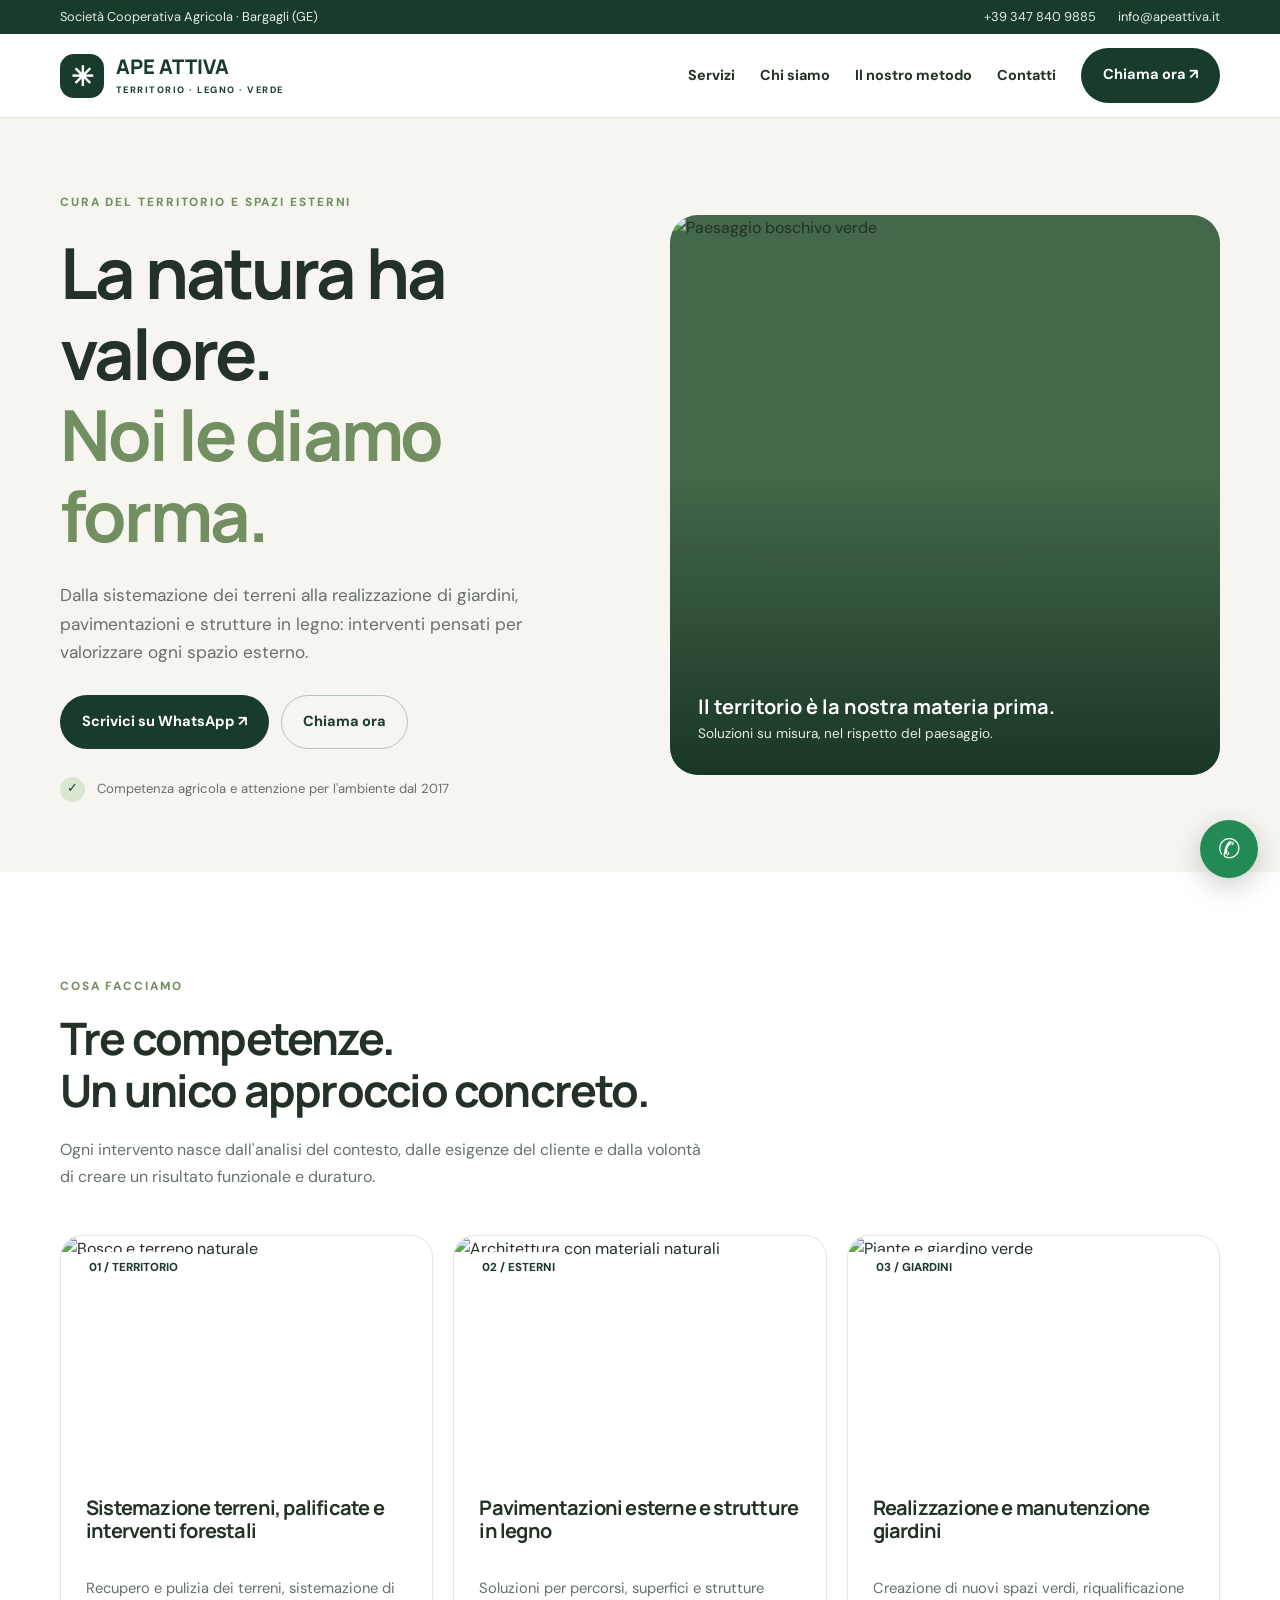
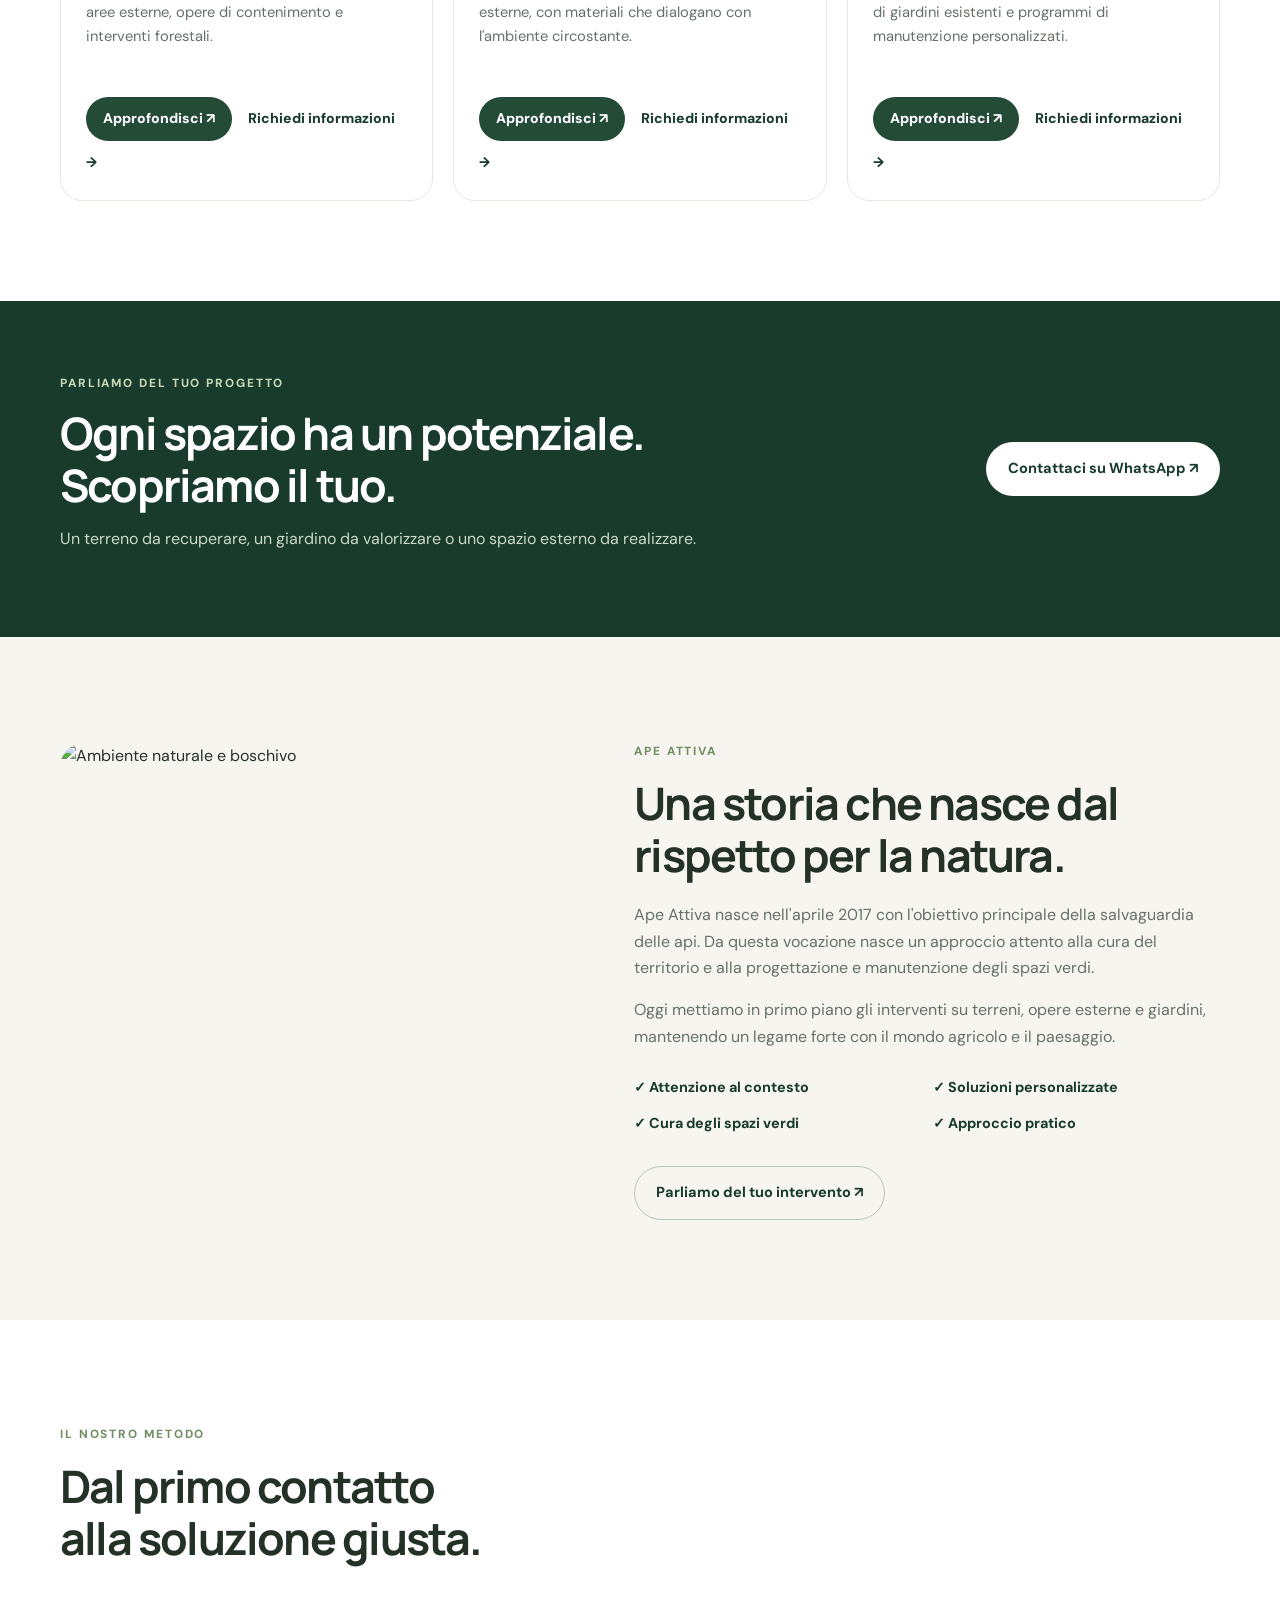
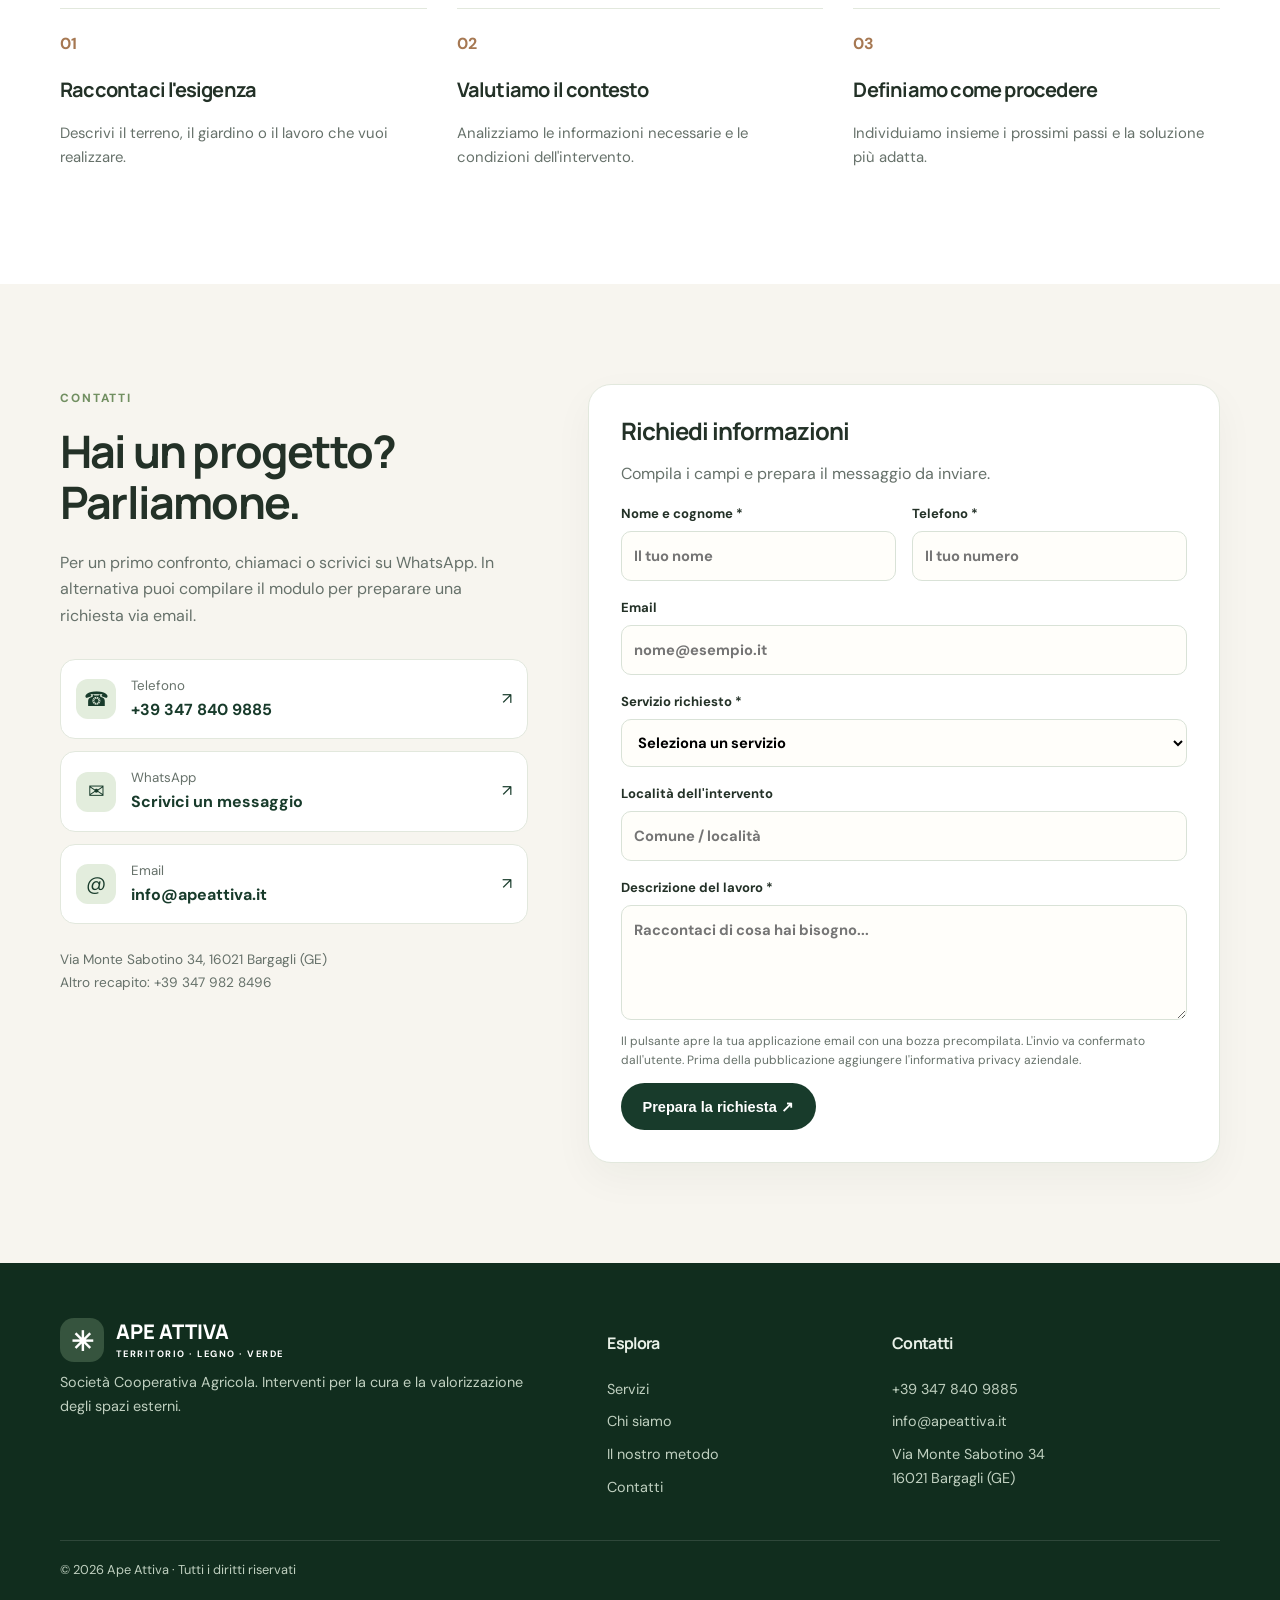
==== index.html @ 585cfcfa "Pubblicazione sito Ape Attiva Co-Authored-By: Claude Opus 5.5 <noreply@anthropic.com> Claude-Session" ====
<!DOCTYPE html>
<html lang="it"><head><meta charset="utf-8"/><meta content="width=device-width,initial-scale=1" name="viewport"/><meta content="#183b2b" name="theme-color"/><meta content="Ape Attiva: sistemazione terreni, palificate, interventi forestali, pavimentazioni esterne, strutture in legno, realizzazione e manutenzione giardini." name="description"/><title>Ape Attiva | Territorio, legno e verde</title><link href="https://fonts.googleapis.com" rel="preconnect"/><link crossorigin="" href="https://fonts.gstatic.com" rel="preconnect"/><link href="https://fonts.googleapis.com/css2?family=DM+Sans:wght@400;500;600;700&amp;family=Manrope:wght@400;600;700;800&amp;display=swap" rel="stylesheet"/><link href="style.css" rel="stylesheet"/></head><body>
<div class="top"><div class="wrap top-inner"><span>Società Cooperativa Agricola · Bargagli (GE)</span><div><a href="tel:+393478409885">+39 347 840 9885</a><a href="mailto:info@apeattiva.it">info@apeattiva.it</a></div></div></div>
<header class="header"><div class="wrap nav"><a class="brand" href="#inizio"><span class="brand-icon">✳</span><span>APE ATTIVA<small>TERRITORIO · LEGNO · VERDE</small></span></a><button aria-controls="links" aria-expanded="false" aria-label="Apri menu" class="menu" id="menu">☰</button><nav id="links"><a href="#servizi">Servizi</a><a href="#azienda">Chi siamo</a><a href="#metodo">Il nostro metodo</a><a href="#contatti">Contatti</a><a class="btn primary" href="tel:+393478409885">Chiama ora ↗</a></nav></div></header>
<main><section class="hero" id="inizio"><div class="wrap hero-grid"><div class="hero-copy"><span class="kicker">CURA DEL TERRITORIO E SPAZI ESTERNI</span><h1>La natura ha valore.<br/><em>Noi le diamo forma.</em></h1><p>Dalla sistemazione dei terreni alla realizzazione di giardini, pavimentazioni e strutture in legno: interventi pensati per valorizzare ogni spazio esterno.</p><div class="actions"><a class="btn primary" href="https://wa.me/393478409885?text=Buongiorno%20Ape%20Attiva%2C%20vorrei%20informazioni%20per%20un%20intervento." rel="noopener" target="_blank">Scrivici su WhatsApp ↗</a><a class="btn secondary" href="tel:+393478409885">Chiama ora</a></div><div class="hero-foot"><span class="dot"></span> Competenza agricola e attenzione per l'ambiente dal 2017</div></div><div class="hero-photo"><img alt="Paesaggio boschivo verde" src="https://images.unsplash.com/photo-1448375240586-882707db888b?auto=format&amp;fit=crop&amp;w=1400&amp;q=85"/><div class="photo-note"><strong>Il territorio è la nostra materia prima.</strong><span>Soluzioni su misura, nel rispetto del paesaggio.</span></div></div></div></section>
<section class="section" id="servizi"><div class="wrap"><div class="section-intro"><span class="kicker">COSA FACCIAMO</span><h2>Tre competenze.<br/>Un unico approccio concreto.</h2><p>Ogni intervento nasce dall'analisi del contesto, dalle esigenze del cliente e dalla volontà di creare un risultato funzionale e duraturo.</p></div><div class="cards"><article class="service"><div class="service-photo"><img alt="Bosco e terreno naturale" loading="lazy" src="https://images.unsplash.com/photo-1511497584788-876760111969?auto=format&amp;fit=crop&amp;w=900&amp;q=85"/><span>01 / TERRITORIO</span></div><div class="service-body"><h3>Sistemazione terreni, palificate e interventi forestali</h3><p>Recupero e pulizia dei terreni, sistemazione di aree esterne, opere di contenimento e interventi forestali.</p><a class="detail-trigger" href="terreni.html">Approfondisci ↗</a> <a data-service="Sistemazione terreni, palificate e interventi forestali" href="#contatti">Richiedi informazioni →</a></div></article><article class="service"><div class="service-photo"><img alt="Architettura con materiali naturali" loading="lazy" src="https://images.unsplash.com/photo-1600566753086-00f18fb6b3ea?auto=format&amp;fit=crop&amp;w=900&amp;q=85"/><span>02 / ESTERNI</span></div><div class="service-body"><h3>Pavimentazioni esterne e strutture in legno</h3><p>Soluzioni per percorsi, superfici e strutture esterne, con materiali che dialogano con l'ambiente circostante.</p><a class="detail-trigger" href="esterni.html">Approfondisci ↗</a> <a data-service="Pavimentazioni esterne e strutture in legno" href="#contatti">Richiedi informazioni →</a></div></article><article class="service"><div class="service-photo"><img alt="Piante e giardino verde" loading="lazy" src="https://images.unsplash.com/photo-1416879595882-3373a0480b5b?auto=format&amp;fit=crop&amp;w=900&amp;q=85"/><span>03 / GIARDINI</span></div><div class="service-body"><h3>Realizzazione e manutenzione giardini</h3><p>Creazione di nuovi spazi verdi, riqualificazione di giardini esistenti e programmi di manutenzione personalizzati.</p><a class="detail-trigger" href="giardini.html">Approfondisci ↗</a> <a data-service="Realizzazione e manutenzione giardini" href="#contatti">Richiedi informazioni →</a></div></article></div></div></section>
<section class="banner"><div class="wrap banner-inner"><div><span class="kicker">PARLIAMO DEL TUO PROGETTO</span><h2>Ogni spazio ha un potenziale.<br/>Scopriamo il tuo.</h2><p>Un terreno da recuperare, un giardino da valorizzare o uno spazio esterno da realizzare.</p></div><a class="btn light" href="https://wa.me/393478409885?text=Buongiorno%2C%20vorrei%20valutare%20un%20lavoro." rel="noopener" target="_blank">Contattaci su WhatsApp ↗</a></div></section>
<section class="section about" id="azienda"><div class="wrap about-grid"><div class="about-image"><img alt="Ambiente naturale e boschivo" loading="lazy" src="https://images.unsplash.com/photo-1472396961693-142e6e269027?auto=format&amp;fit=crop&amp;w=1100&amp;q=85"/></div><div><span class="kicker">APE ATTIVA</span><h2>Una storia che nasce dal rispetto per la natura.</h2><p>Ape Attiva nasce nell'aprile 2017 con l'obiettivo principale della salvaguardia delle api. Da questa vocazione nasce un approccio attento alla cura del territorio e alla progettazione e manutenzione degli spazi verdi.</p><p>Oggi mettiamo in primo piano gli interventi su terreni, opere esterne e giardini, mantenendo un legame forte con il mondo agricolo e il paesaggio.</p><div class="values"><span>✓ Attenzione al contesto</span><span>✓ Soluzioni personalizzate</span><span>✓ Cura degli spazi verdi</span><span>✓ Approccio pratico</span></div><a class="btn secondary" href="#contatti">Parliamo del tuo intervento ↗</a></div></div></section>
<section class="section" id="metodo"><div class="wrap"><div class="section-intro"><span class="kicker">IL NOSTRO METODO</span><h2>Dal primo contatto<br/>alla soluzione giusta.</h2></div><div class="steps"><div><b>01</b><h3>Raccontaci l'esigenza</h3><p>Descrivi il terreno, il giardino o il lavoro che vuoi realizzare.</p></div><div><b>02</b><h3>Valutiamo il contesto</h3><p>Analizziamo le informazioni necessarie e le condizioni dell'intervento.</p></div><div><b>03</b><h3>Definiamo come procedere</h3><p>Individuiamo insieme i prossimi passi e la soluzione più adatta.</p></div></div></div></section>

<section class="section contact" id="contatti"><div class="wrap contact-grid"><div><span class="kicker">CONTATTI</span><h2>Hai un progetto?<br/>Parliamone.</h2><p>Per un primo confronto, chiamaci o scrivici su WhatsApp. In alternativa puoi compilare il modulo per preparare una richiesta via email.</p><div class="contact-links"><a href="tel:+393478409885"><span>☎</span><div><small>Telefono</small><strong>+39 347 840 9885</strong></div>↗</a><a href="https://wa.me/393478409885" rel="noopener" target="_blank"><span>✉</span><div><small>WhatsApp</small><strong>Scrivici un messaggio</strong></div>↗</a><a href="mailto:info@apeattiva.it"><span>@</span><div><small>Email</small><strong>info@apeattiva.it</strong></div>↗</a></div><p class="address">Via Monte Sabotino 34, 16021 Bargagli (GE)<br/>Altro recapito: <a href="tel:+393479828496">+39 347 982 8496</a></p></div><form class="form" id="contact-form"><h3>Richiedi informazioni</h3><p>Compila i campi e prepara il messaggio da inviare.</p><div class="fields"><label>Nome e cognome *<input autocomplete="name" name="name" placeholder="Il tuo nome" required=""/></label><label>Telefono *<input autocomplete="tel" name="phone" placeholder="Il tuo numero" required="" type="tel"/></label><label class="wide">Email<input autocomplete="email" name="email" placeholder="nome@esempio.it" type="email"/></label><label class="wide">Servizio richiesto *<select id="service" name="service" required=""><option value="">Seleziona un servizio</option><option>Sistemazione terreni, palificate e interventi forestali</option><option>Pavimentazioni esterne e strutture in legno</option><option>Realizzazione e manutenzione giardini</option><option>Altro</option></select></label><label class="wide">Località dell'intervento<input name="location" placeholder="Comune / località"/></label><label class="wide">Descrizione del lavoro *<textarea name="message" placeholder="Raccontaci di cosa hai bisogno..." required=""></textarea></label></div><p class="disclaimer">Il pulsante apre la tua applicazione email con una bozza precompilata. L'invio va confermato dall'utente. Prima della pubblicazione aggiungere l'informativa privacy aziendale.</p><button class="btn primary" type="submit">Prepara la richiesta ↗</button><p class="feedback" hidden="" id="feedback" role="status">La bozza è pronta: completa l'invio dalla tua applicazione email.</p></form></div></section></main>
<footer><div class="wrap footer-grid"><div><a class="brand" href="#inizio"><span class="brand-icon">✳</span><span>APE ATTIVA<small>TERRITORIO · LEGNO · VERDE</small></span></a><p>Società Cooperativa Agricola. Interventi per la cura e la valorizzazione degli spazi esterni.</p></div><div><h3>Esplora</h3><a href="#servizi">Servizi</a><a href="#azienda">Chi siamo</a><a href="#metodo">Il nostro metodo</a><a href="#contatti">Contatti</a></div><div><h3>Contatti</h3><a href="tel:+393478409885">+39 347 840 9885</a><a href="mailto:info@apeattiva.it">info@apeattiva.it</a><p>Via Monte Sabotino 34<br/>16021 Bargagli (GE)</p></div></div><div class="wrap foot-bottom">© <span id="year"></span> Ape Attiva · Tutti i diritti riservati</div></footer>
<a aria-label="Apri WhatsApp" class="float-wa" href="https://wa.me/393478409885" rel="noopener" target="_blank">✆</a><div class="mobile-actions"><a href="tel:+393478409885">☎ Chiama</a><a href="https://wa.me/393478409885" rel="noopener" target="_blank">✉ WhatsApp</a></div><script src="script.js"></script></body></html>
---- style.css ----
:root{--forest:#183b2b;--green:#718f61;--ink:#233127;--muted:#66716a;--cream:#f7f5ef;--line:#e2e8dd}*{box-sizing:border-box}html{scroll-behavior:smooth;scroll-padding-top:85px}body{margin:0;font:16px/1.65 'DM Sans',sans-serif;color:var(--ink);background:#fff}h1,h2,h3{font-family:Manrope,sans-serif;line-height:1.15;letter-spacing:-.04em}h1{font-size:clamp(2.8rem,5.5vw,5.3rem);margin:18px 0 25px}h2{font-size:clamp(2rem,3.5vw,3.3rem);margin:14px 0 22px}h3{font-size:1.25rem}p{color:var(--muted)}a{text-decoration:none;color:inherit}.wrap{width:min(1160px,calc(100% - 40px));margin:auto}.top{background:var(--forest);color:#e7eee4;font-size:.8rem}.top-inner{min-height:34px;display:flex;justify-content:space-between;align-items:center;gap:20px}.top-inner div{display:flex;gap:22px}.header{position:sticky;top:0;z-index:20;background:#fffffff0;backdrop-filter:blur(14px);border-bottom:1px solid var(--line)}.nav{min-height:83px;display:flex;justify-content:space-between;align-items:center;gap:30px}.brand{display:flex;gap:12px;align-items:center;font:800 1.26rem Manrope,sans-serif;color:var(--forest);line-height:1.15}.brand small{display:block;font:700 .58rem 'DM Sans',sans-serif;letter-spacing:.16em;margin-top:5px}.brand-icon{width:44px;height:44px;display:grid;place-items:center;background:var(--forest);color:#fff;border-radius:14px;font-size:1.7rem}.nav nav{display:flex;align-items:center;gap:25px;font-size:.9rem;font-weight:700}.menu{display:none;background:none;border:0;font-size:1.6rem}.btn{display:inline-flex;justify-content:center;align-items:center;border-radius:40px;padding:14px 21px;font-weight:700;font-size:.91rem;border:1px solid transparent;transition:.2s;cursor:pointer}.btn:hover{transform:translateY(-2px)}.primary{background:var(--forest);color:#fff}.secondary{border-color:#b7c5b7;color:var(--forest)}.light{background:#fff;color:var(--forest)}.kicker{font-size:.74rem;font-weight:800;letter-spacing:.16em;color:var(--green)}.hero{background:var(--cream);padding:70px 0}.hero-grid{display:grid;grid-template-columns:1fr 1fr;gap:60px;align-items:center}.hero-copy>p{font-size:1.08rem;max-width:520px}.hero h1 em{color:var(--green);font-style:normal}.actions{display:flex;gap:12px;flex-wrap:wrap;margin:28px 0}.hero-foot{font-size:.82rem;color:var(--muted);display:flex;align-items:center;gap:12px}.dot{width:25px;height:25px;border-radius:50%;background:#d9e7d2;display:inline-block;position:relative}.dot:after{content:'✓';position:absolute;inset:0;text-align:center;color:var(--forest)}.hero-photo{height:560px;position:relative;border-radius:28px;overflow:hidden;background:#45684c}.hero-photo img,.service-photo img,.about-image img{width:100%;height:100%;object-fit:cover}.hero-photo:after{content:'';position:absolute;inset:0;background:linear-gradient(transparent 45%,#092517bb)}.photo-note{position:absolute;z-index:1;bottom:28px;left:28px;right:25px;color:white}.photo-note strong{display:block;font:700 1.25rem Manrope,sans-serif}.photo-note span{font-size:.85rem;color:#e6eee5}.section{padding:100px 0}.section-intro{max-width:760px;margin-bottom:45px}.section-intro>p{max-width:650px}.cards{display:grid;grid-template-columns:repeat(3,1fr);gap:20px}.service{border:1px solid var(--line);border-radius:22px;overflow:hidden;background:#fff;transition:.2s}.service:hover{transform:translateY(-4px);box-shadow:0 20px 55px #16382116}.service-photo{height:235px;position:relative}.service-photo span{position:absolute;top:16px;left:16px;background:#fffffff0;padding:6px 12px;border-radius:8px;font-size:.72rem;font-weight:800;color:var(--forest)}.service-body{padding:25px}.service-body h3{min-height:65px;margin:0 0 14px}.service-body p{min-height:95px;font-size:.92rem}.service-body a{font-weight:800;color:var(--forest);font-size:.88rem}.banner{background:var(--forest);padding:68px 0;color:#fff}.banner-inner{display:flex;align-items:center;justify-content:space-between;gap:40px}.banner h2{margin:12px 0}.banner p{color:#cbd8ca}.banner .kicker{color:#c5d8b8}.about,.contact{background:var(--cream)}.about-grid{display:grid;grid-template-columns:.92fr 1.08fr;gap:75px;align-items:center}.about-image{height:470px;border-radius:24px;overflow:hidden}.values{display:grid;grid-template-columns:1fr 1fr;gap:12px;margin:26px 0 30px;font-size:.9rem;font-weight:700;color:var(--forest)}.steps{display:grid;grid-template-columns:repeat(3,1fr);gap:30px}.steps>div{border-top:1px solid var(--line);padding-top:22px}.steps b{color:#a67852}.steps p{font-size:.93rem}.contact-grid{display:grid;grid-template-columns:.85fr 1.15fr;gap:60px}.contact-links{display:grid;gap:12px;margin-top:30px}.contact-links>a{display:flex;align-items:center;gap:15px;padding:15px;background:#fff;border:1px solid var(--line);border-radius:15px;color:var(--forest)}.contact-links>a>span{width:40px;height:40px;border-radius:12px;background:#e3eddd;display:grid;place-items:center;font-size:1.25rem}.contact-links>a>div{flex:1}.contact-links small{display:block;color:var(--muted)}.contact-links strong{display:block}.address{font-size:.85rem;margin-top:25px}.form{padding:32px;border:1px solid var(--line);background:#fff;border-radius:23px;box-shadow:0 15px 40px #1638210b}.form h3{font-size:1.5rem;margin:0}.fields{display:grid;grid-template-columns:1fr 1fr;gap:16px}.fields label{display:flex;flex-direction:column;gap:6px;font-size:.82rem;font-weight:700}.fields .wide{grid-column:1/-1}.fields input,.fields select,.fields textarea{font:inherit;font-size:.92rem;padding:12px;border:1px solid #d9e2d7;border-radius:10px;background:#fffefa;width:100%;outline:none}.fields :is(input,select,textarea):focus{border-color:var(--green);box-shadow:0 0 0 3px #718f6120}.fields textarea{min-height:115px;resize:vertical}.disclaimer{font-size:.75rem}.feedback{padding:12px;border-radius:10px;background:#e4eddd;color:var(--forest)}footer{background:#112d1e;color:#e9f1e8;padding:55px 0 20px}.footer-grid{display:grid;grid-template-columns:1.5fr .7fr 1fr;gap:55px}.footer-grid>div{display:flex;flex-direction:column;align-items:flex-start;gap:9px}.footer-grid p,.footer-grid a:not(.brand){color:#c0d0c0;font-size:.9rem;margin:0}.footer-grid h3{font-size:1rem}.footer-grid .brand{color:#fff}.footer-grid .brand-icon{background:#36543e}.foot-bottom{border-top:1px solid #ffffff20;margin-top:40px;padding-top:18px;color:#c0d0c0;font-size:.8rem}.float-wa{position:fixed;z-index:25;right:22px;bottom:22px;width:58px;height:58px;border-radius:50%;display:grid;place-items:center;background:#228b55;color:#fff;font-size:1.7rem;box-shadow:0 8px 28px #0003}.mobile-actions{display:none}@media(max-width:900px){.hero-grid,.about-grid,.contact-grid{grid-template-columns:1fr;gap:35px}.hero-photo{height:430px}.cards{grid-template-columns:1fr 1fr}.service:last-child{grid-column:1/-1}.service-body h3,.service-body p{min-height:0}.nav nav{gap:12px}.banner-inner{flex-direction:column;align-items:flex-start}}@media(max-width:650px){.top-inner>span{display:none}.top-inner{justify-content:center}.top-inner div{gap:14px}.nav{min-height:72px}.menu{display:block}.nav nav{display:none;position:absolute;top:72px;left:0;right:0;background:#fff;flex-direction:column;align-items:stretch;padding:20px;border-bottom:1px solid var(--line)}.nav nav.open{display:flex}.hero{padding:45px 0}.hero-photo{height:350px}.section{padding:70px 0}.cards{grid-template-columns:1fr}.service:last-child{grid-column:auto}.service-photo{height:230px}.banner{padding:50px 0}.about-image{height:320px}.values{grid-template-columns:1fr}.steps{grid-template-columns:1fr;gap:12px}.fields{grid-template-columns:1fr}.fields .wide{grid-column:auto}.form{padding:22px}.footer-grid{grid-template-columns:1fr;gap:28px}.float-wa{bottom:82px;right:15px}.mobile-actions{position:fixed;z-index:24;bottom:0;left:0;right:0;display:flex;gap:10px;padding:10px 14px;background:#fffffff5;border-top:1px solid var(--line)}.mobile-actions a{flex:1;text-align:center;background:var(--forest);color:white;border-radius:40px;padding:10px;font-weight:700}.mobile-actions a+ a{background:#e2ecdc;color:var(--forest)}footer{padding-bottom:95px}}

/* Approfondimenti servizi */
.detail-trigger{display:inline-flex!important;align-items:center;margin:12px 12px 8px 0;padding:10px 17px;background:#244b35;color:white!important;border-radius:999px;font-weight:700;text-decoration:none}.detail-trigger:hover{background:#163b28}.detail-section{background:#f5f4ee}.detail-panel{display:grid;grid-template-columns:1fr 1fr;gap:42px;align-items:center;padding:48px 0;border-top:1px solid #dce4d9;scroll-margin-top:100px}.detail-panel:nth-child(even) .detail-gallery{order:-1}.detail-text h2{font-size:clamp(1.8rem,3vw,2.7rem)}.detail-text h3{font-size:1.15rem;margin-top:25px}.detail-text ul{padding-left:21px;line-height:1.85;color:#344737}.detail-text li::marker{color:#6c8b5d}.detail-caveat{font-size:.85rem;opacity:.85}.detail-actions{display:flex;flex-wrap:wrap;gap:12px;margin-top:23px}.detail-secondary{border:1px solid #254c35;color:#254c35;background:transparent}.detail-gallery{display:grid;grid-template-columns:1fr 1fr;gap:12px}.detail-gallery img{width:100%;height:205px;object-fit:cover;border-radius:16px}.detail-gallery img:first-child{grid-column:1/-1;height:285px}.detail-gallery small{grid-column:1/-1;color:#677568;font-size:.73rem}@media(max-width:760px){.detail-panel{grid-template-columns:1fr;gap:22px;padding:38px 0}.detail-panel:nth-child(even) .detail-gallery{order:initial}.detail-gallery img{height:145px}.detail-gallery img:first-child{height:230px}}

/* Pagine di approfondimento indipendenti */
.detail-backbar{padding-top:42px;padding-bottom:18px}.detail-backbar a{color:#183b2b;font-weight:700;text-decoration:none}.detail-backbar a:hover{text-decoration:underline}.standalone-detail{margin:10px auto 90px!important;max-width:1160px}.standalone-detail .detail-gallery img{object-fit:cover}@media(max-width:650px){.detail-backbar{padding-top:25px}.standalone-detail{margin-bottom:55px!important}}
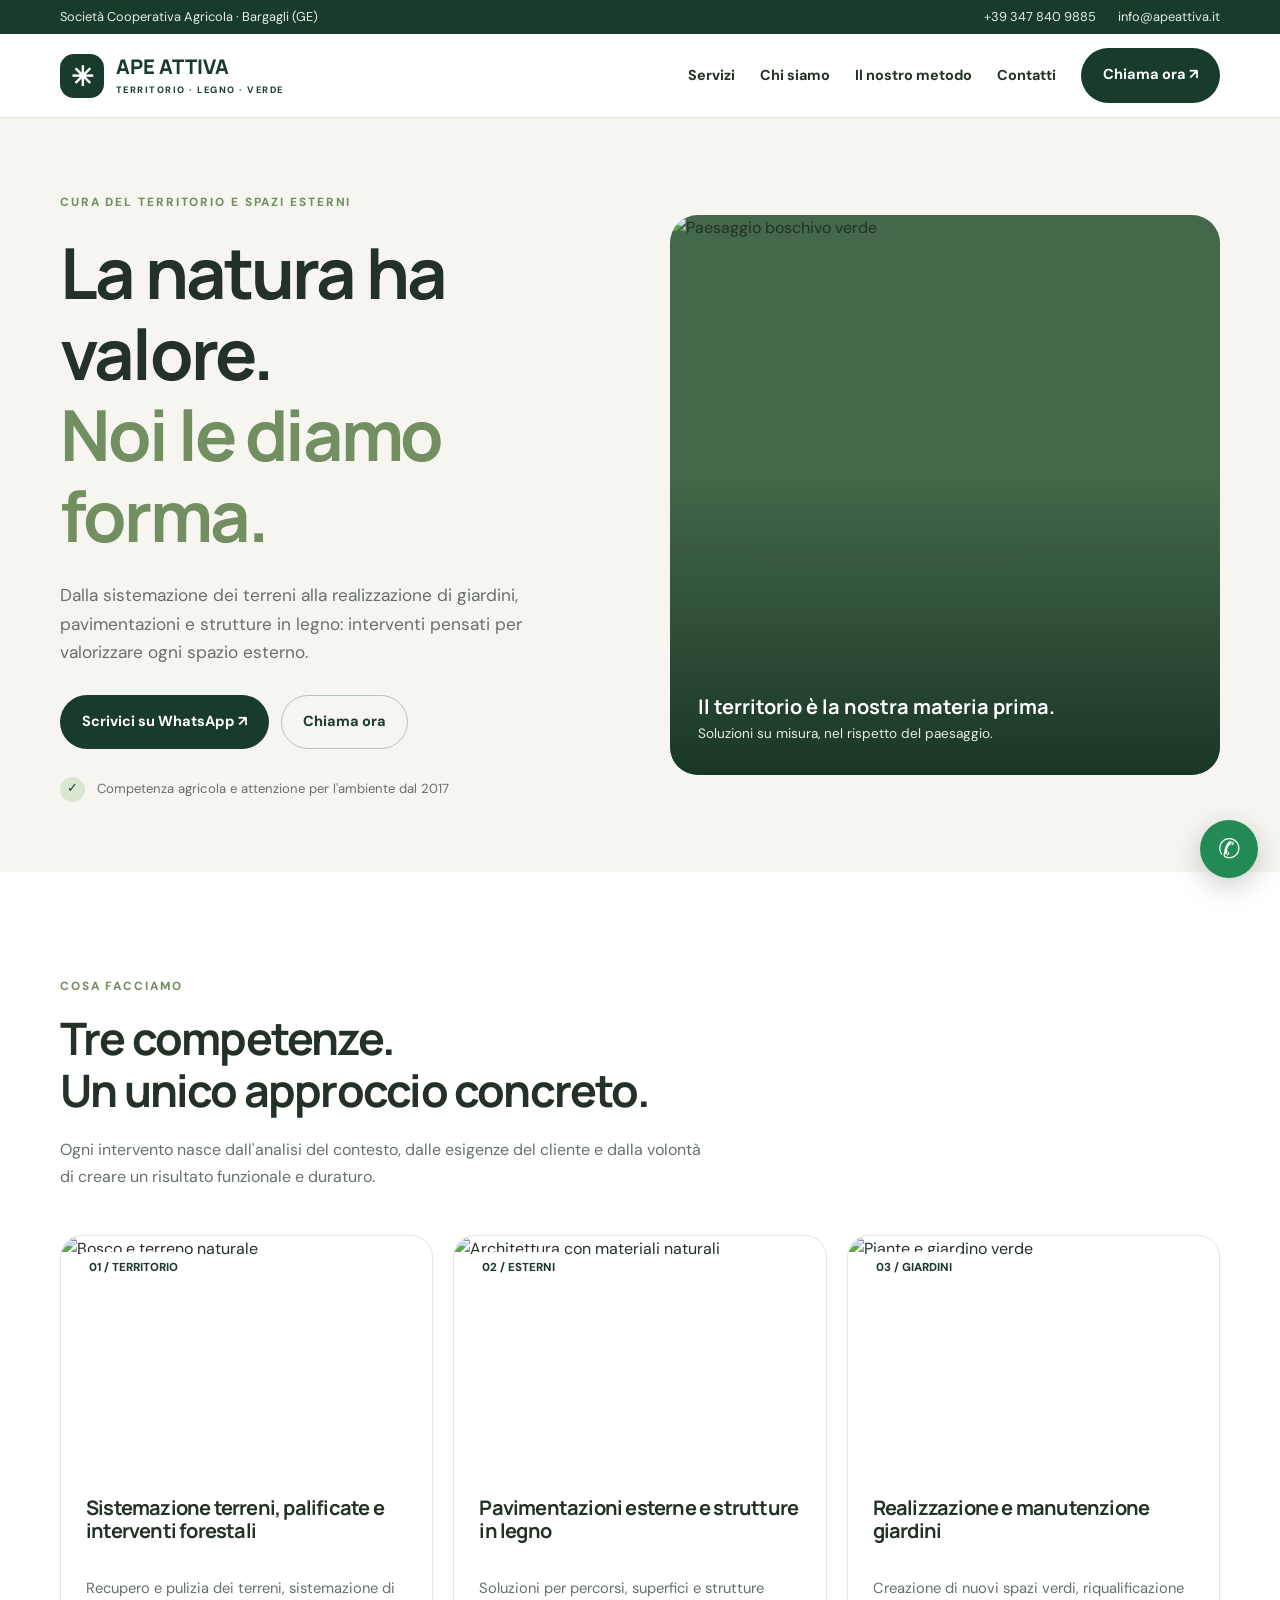
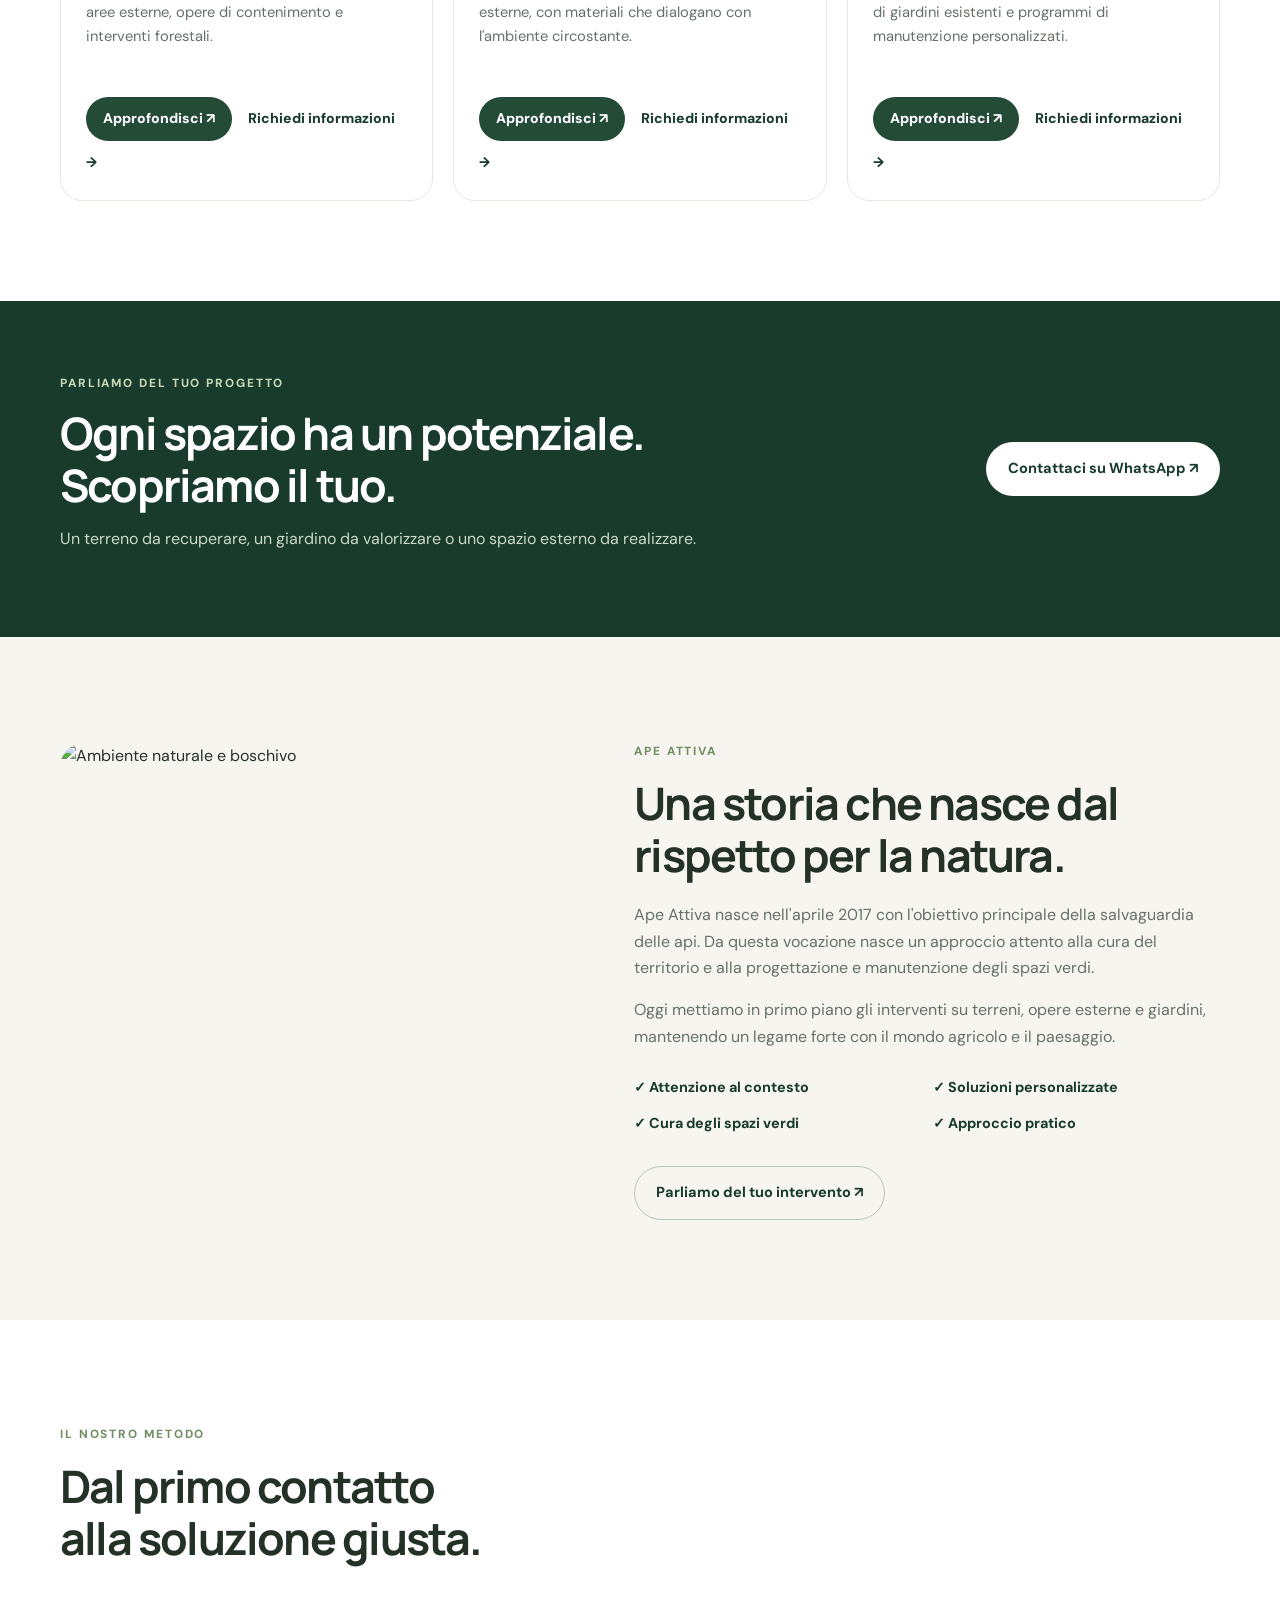
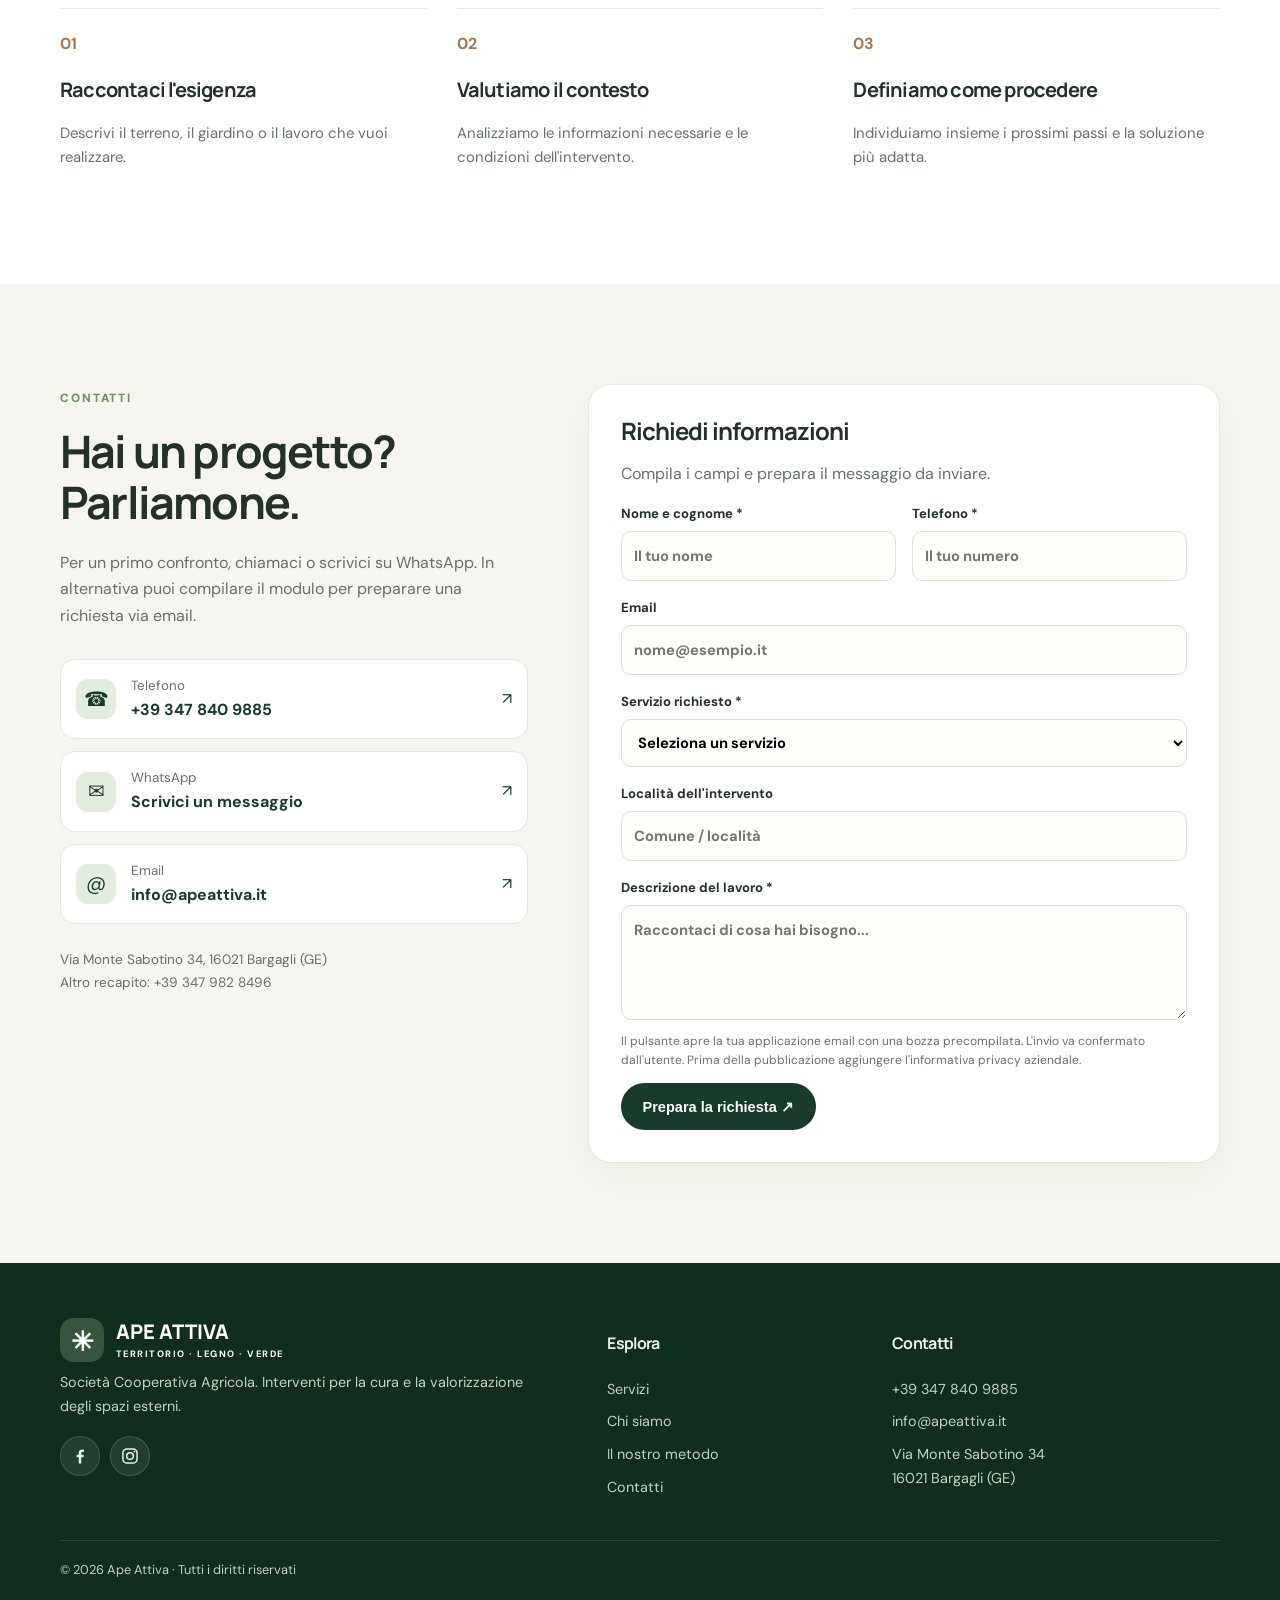
==== commit 14ef3240: "Aggiunge icone Facebook e Instagram nel footer Co-Authored-By: Claude Opus 5.5 <noreply@anthropic.co" ====
--- a/index.html
+++ b/index.html
@@ -9,5 +9,5 @@
 <section class="section" id="metodo"><div class="wrap"><div class="section-intro"><span class="kicker">IL NOSTRO METODO</span><h2>Dal primo contatto<br/>alla soluzione giusta.</h2></div><div class="steps"><div><b>01</b><h3>Raccontaci l'esigenza</h3><p>Descrivi il terreno, il giardino o il lavoro che vuoi realizzare.</p></div><div><b>02</b><h3>Valutiamo il contesto</h3><p>Analizziamo le informazioni necessarie e le condizioni dell'intervento.</p></div><div><b>03</b><h3>Definiamo come procedere</h3><p>Individuiamo insieme i prossimi passi e la soluzione più adatta.</p></div></div></div></section>
 
 <section class="section contact" id="contatti"><div class="wrap contact-grid"><div><span class="kicker">CONTATTI</span><h2>Hai un progetto?<br/>Parliamone.</h2><p>Per un primo confronto, chiamaci o scrivici su WhatsApp. In alternativa puoi compilare il modulo per preparare una richiesta via email.</p><div class="contact-links"><a href="tel:+393478409885"><span>☎</span><div><small>Telefono</small><strong>+39 347 840 9885</strong></div>↗</a><a href="https://wa.me/393478409885" rel="noopener" target="_blank"><span>✉</span><div><small>WhatsApp</small><strong>Scrivici un messaggio</strong></div>↗</a><a href="mailto:info@apeattiva.it"><span>@</span><div><small>Email</small><strong>info@apeattiva.it</strong></div>↗</a></div><p class="address">Via Monte Sabotino 34, 16021 Bargagli (GE)<br/>Altro recapito: <a href="tel:+393479828496">+39 347 982 8496</a></p></div><form class="form" id="contact-form"><h3>Richiedi informazioni</h3><p>Compila i campi e prepara il messaggio da inviare.</p><div class="fields"><label>Nome e cognome *<input autocomplete="name" name="name" placeholder="Il tuo nome" required=""/></label><label>Telefono *<input autocomplete="tel" name="phone" placeholder="Il tuo numero" required="" type="tel"/></label><label class="wide">Email<input autocomplete="email" name="email" placeholder="nome@esempio.it" type="email"/></label><label class="wide">Servizio richiesto *<select id="service" name="service" required=""><option value="">Seleziona un servizio</option><option>Sistemazione terreni, palificate e interventi forestali</option><option>Pavimentazioni esterne e strutture in legno</option><option>Realizzazione e manutenzione giardini</option><option>Altro</option></select></label><label class="wide">Località dell'intervento<input name="location" placeholder="Comune / località"/></label><label class="wide">Descrizione del lavoro *<textarea name="message" placeholder="Raccontaci di cosa hai bisogno..." required=""></textarea></label></div><p class="disclaimer">Il pulsante apre la tua applicazione email con una bozza precompilata. L'invio va confermato dall'utente. Prima della pubblicazione aggiungere l'informativa privacy aziendale.</p><button class="btn primary" type="submit">Prepara la richiesta ↗</button><p class="feedback" hidden="" id="feedback" role="status">La bozza è pronta: completa l'invio dalla tua applicazione email.</p></form></div></section></main>
-<footer><div class="wrap footer-grid"><div><a class="brand" href="#inizio"><span class="brand-icon">✳</span><span>APE ATTIVA<small>TERRITORIO · LEGNO · VERDE</small></span></a><p>Società Cooperativa Agricola. Interventi per la cura e la valorizzazione degli spazi esterni.</p></div><div><h3>Esplora</h3><a href="#servizi">Servizi</a><a href="#azienda">Chi siamo</a><a href="#metodo">Il nostro metodo</a><a href="#contatti">Contatti</a></div><div><h3>Contatti</h3><a href="tel:+393478409885">+39 347 840 9885</a><a href="mailto:info@apeattiva.it">info@apeattiva.it</a><p>Via Monte Sabotino 34<br/>16021 Bargagli (GE)</p></div></div><div class="wrap foot-bottom">© <span id="year"></span> Ape Attiva · Tutti i diritti riservati</div></footer>
+<footer><div class="wrap footer-grid"><div><a class="brand" href="#inizio"><span class="brand-icon">✳</span><span>APE ATTIVA<small>TERRITORIO · LEGNO · VERDE</small></span></a><p>Società Cooperativa Agricola. Interventi per la cura e la valorizzazione degli spazi esterni.</p><div class="social"><a aria-label="Facebook di Ape Attiva" title="Facebook (link in arrivo)"><svg viewBox="0 0 24 24" aria-hidden="true"><path fill="currentColor" d="M13.5 21v-7.5h2.6l.4-3h-3V8.6c0-.9.3-1.5 1.5-1.5h1.6V4.4c-.3 0-1.2-.1-2.3-.1-2.3 0-3.8 1.4-3.8 3.9v2.3H8v3h2.5V21h3z"/></svg></a><a aria-label="Instagram di Ape Attiva" title="Instagram (link in arrivo)"><svg viewBox="0 0 24 24" aria-hidden="true"><rect x="3.5" y="3.5" width="17" height="17" rx="5" fill="none" stroke="currentColor" stroke-width="1.8"/><circle cx="12" cy="12" r="4" fill="none" stroke="currentColor" stroke-width="1.8"/><circle cx="17.3" cy="6.7" r="1.1" fill="currentColor"/></svg></a></div></div><div><h3>Esplora</h3><a href="#servizi">Servizi</a><a href="#azienda">Chi siamo</a><a href="#metodo">Il nostro metodo</a><a href="#contatti">Contatti</a></div><div><h3>Contatti</h3><a href="tel:+393478409885">+39 347 840 9885</a><a href="mailto:info@apeattiva.it">info@apeattiva.it</a><p>Via Monte Sabotino 34<br/>16021 Bargagli (GE)</p></div></div><div class="wrap foot-bottom">© <span id="year"></span> Ape Attiva · Tutti i diritti riservati</div></footer>
 <a aria-label="Apri WhatsApp" class="float-wa" href="https://wa.me/393478409885" rel="noopener" target="_blank">✆</a><div class="mobile-actions"><a href="tel:+393478409885">☎ Chiama</a><a href="https://wa.me/393478409885" rel="noopener" target="_blank">✉ WhatsApp</a></div><script src="script.js"></script></body></html>
--- a/style.css
+++ b/style.css
@@ -5,3 +5,6 @@
 
 /* Pagine di approfondimento indipendenti */
 .detail-backbar{padding-top:42px;padding-bottom:18px}.detail-backbar a{color:#183b2b;font-weight:700;text-decoration:none}.detail-backbar a:hover{text-decoration:underline}.standalone-detail{margin:10px auto 90px!important;max-width:1160px}.standalone-detail .detail-gallery img{object-fit:cover}@media(max-width:650px){.detail-backbar{padding-top:25px}.standalone-detail{margin-bottom:55px!important}}
+
+/* Social footer */
+.social{display:flex;gap:10px;margin-top:8px}.social a{width:40px;height:40px;border-radius:50%;display:grid;place-items:center;background:#ffffff14;border:1px solid #ffffff26;color:#e9f1e8!important;transition:.2s}.social a[href]{cursor:pointer}.social a[href]:hover{background:#ffffff2b;transform:translateY(-2px)}.social svg{width:20px;height:20px}
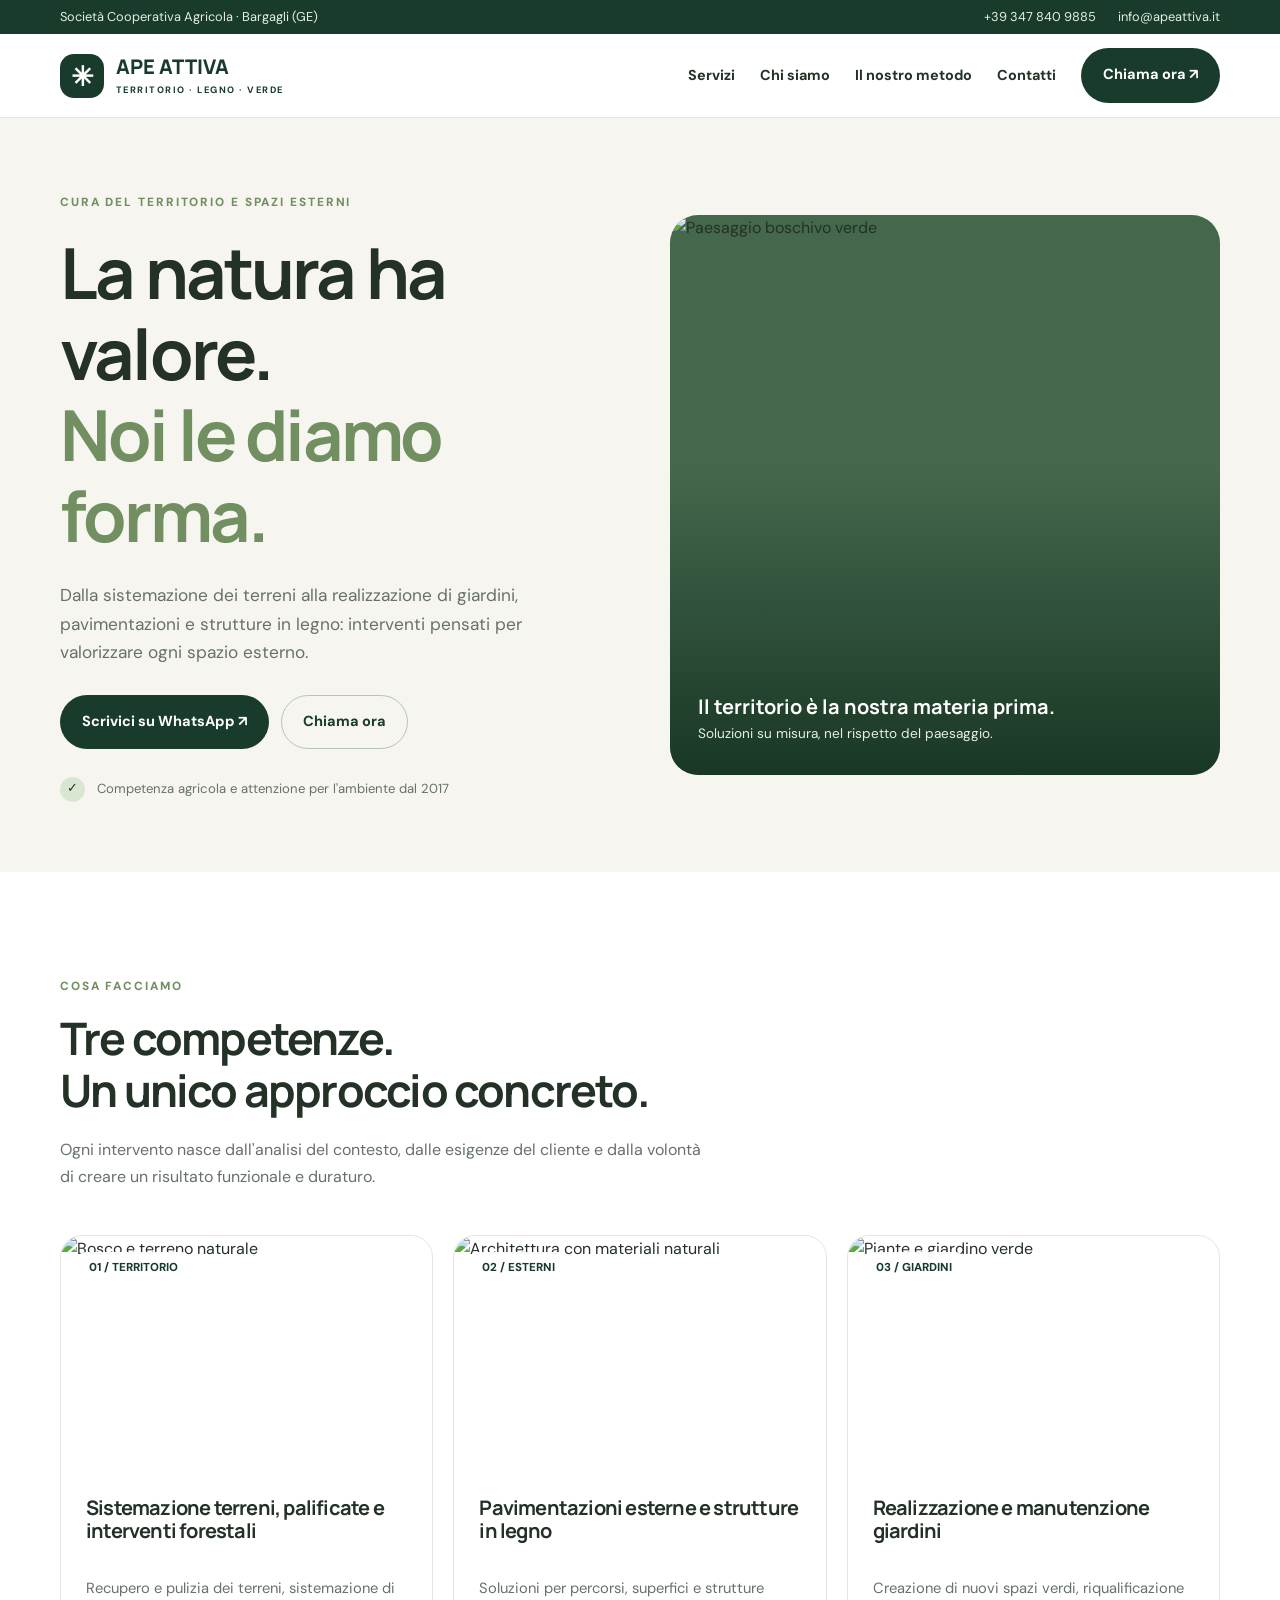
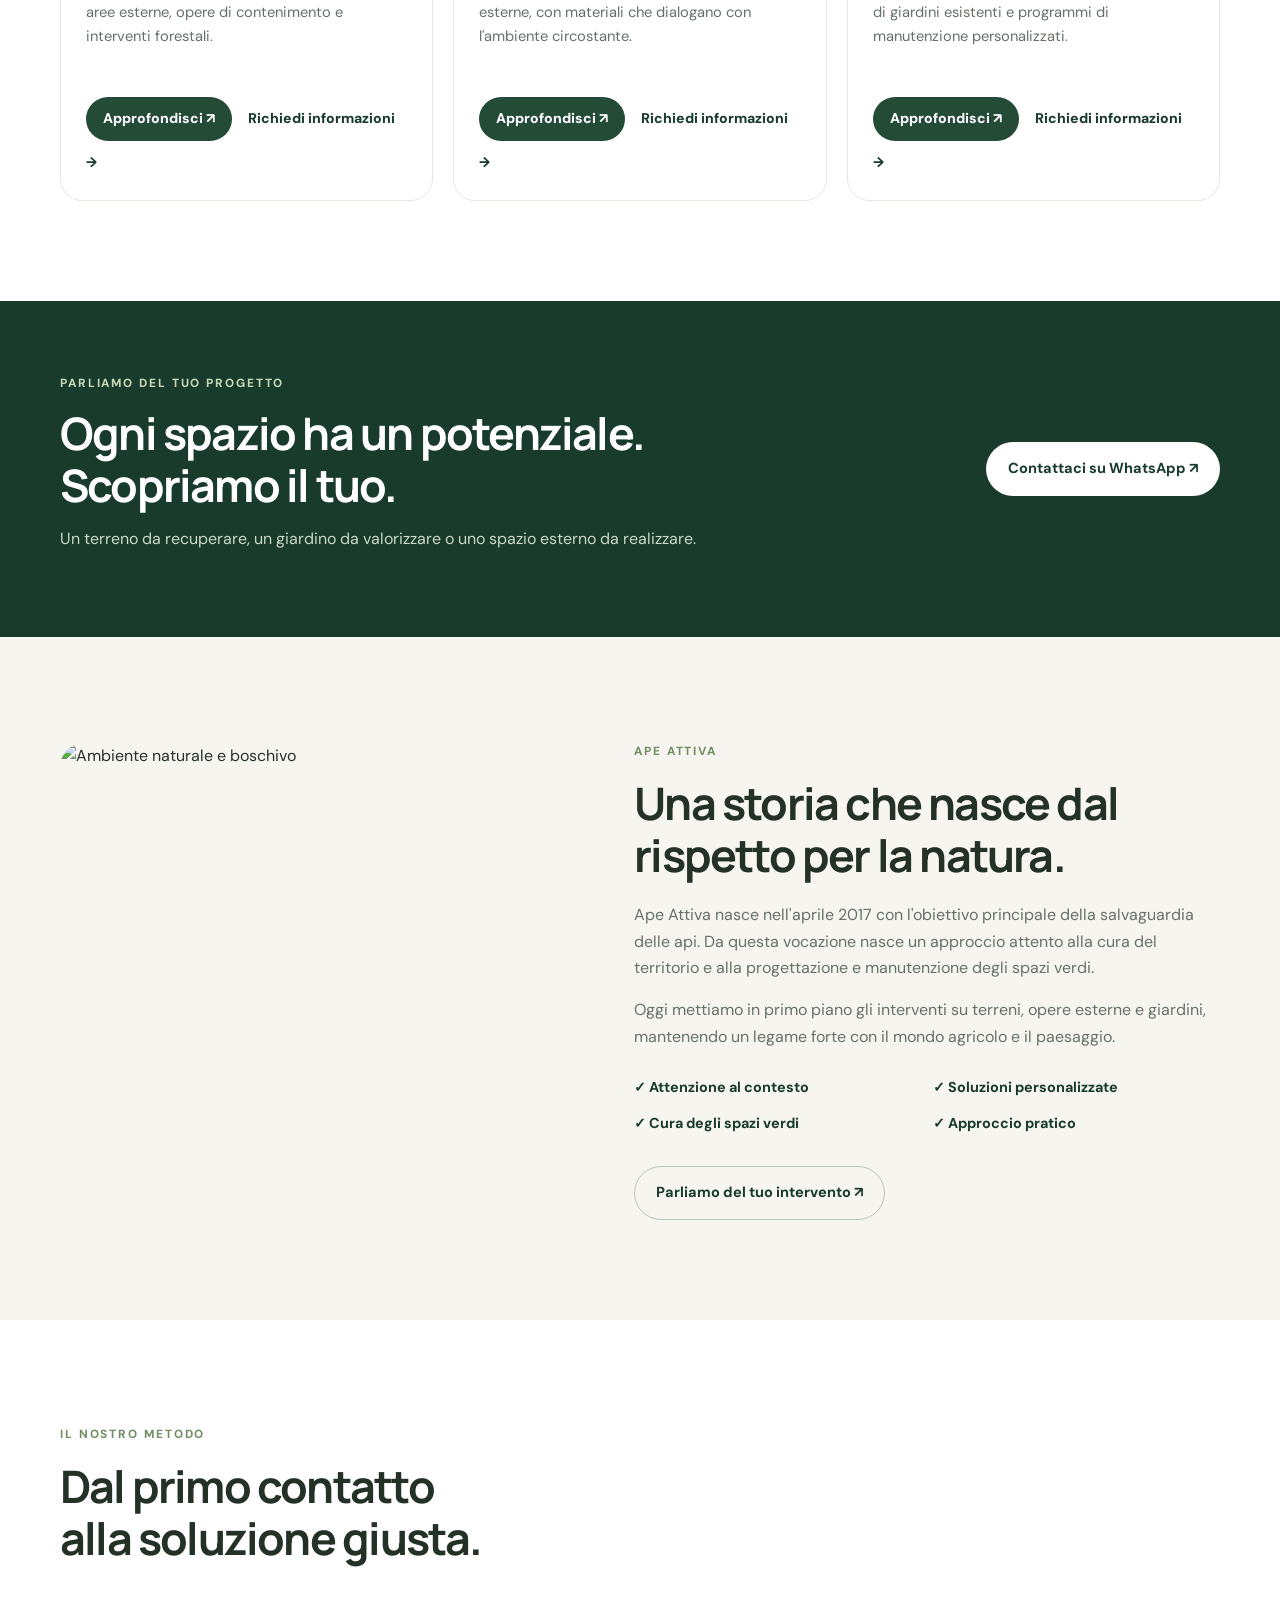
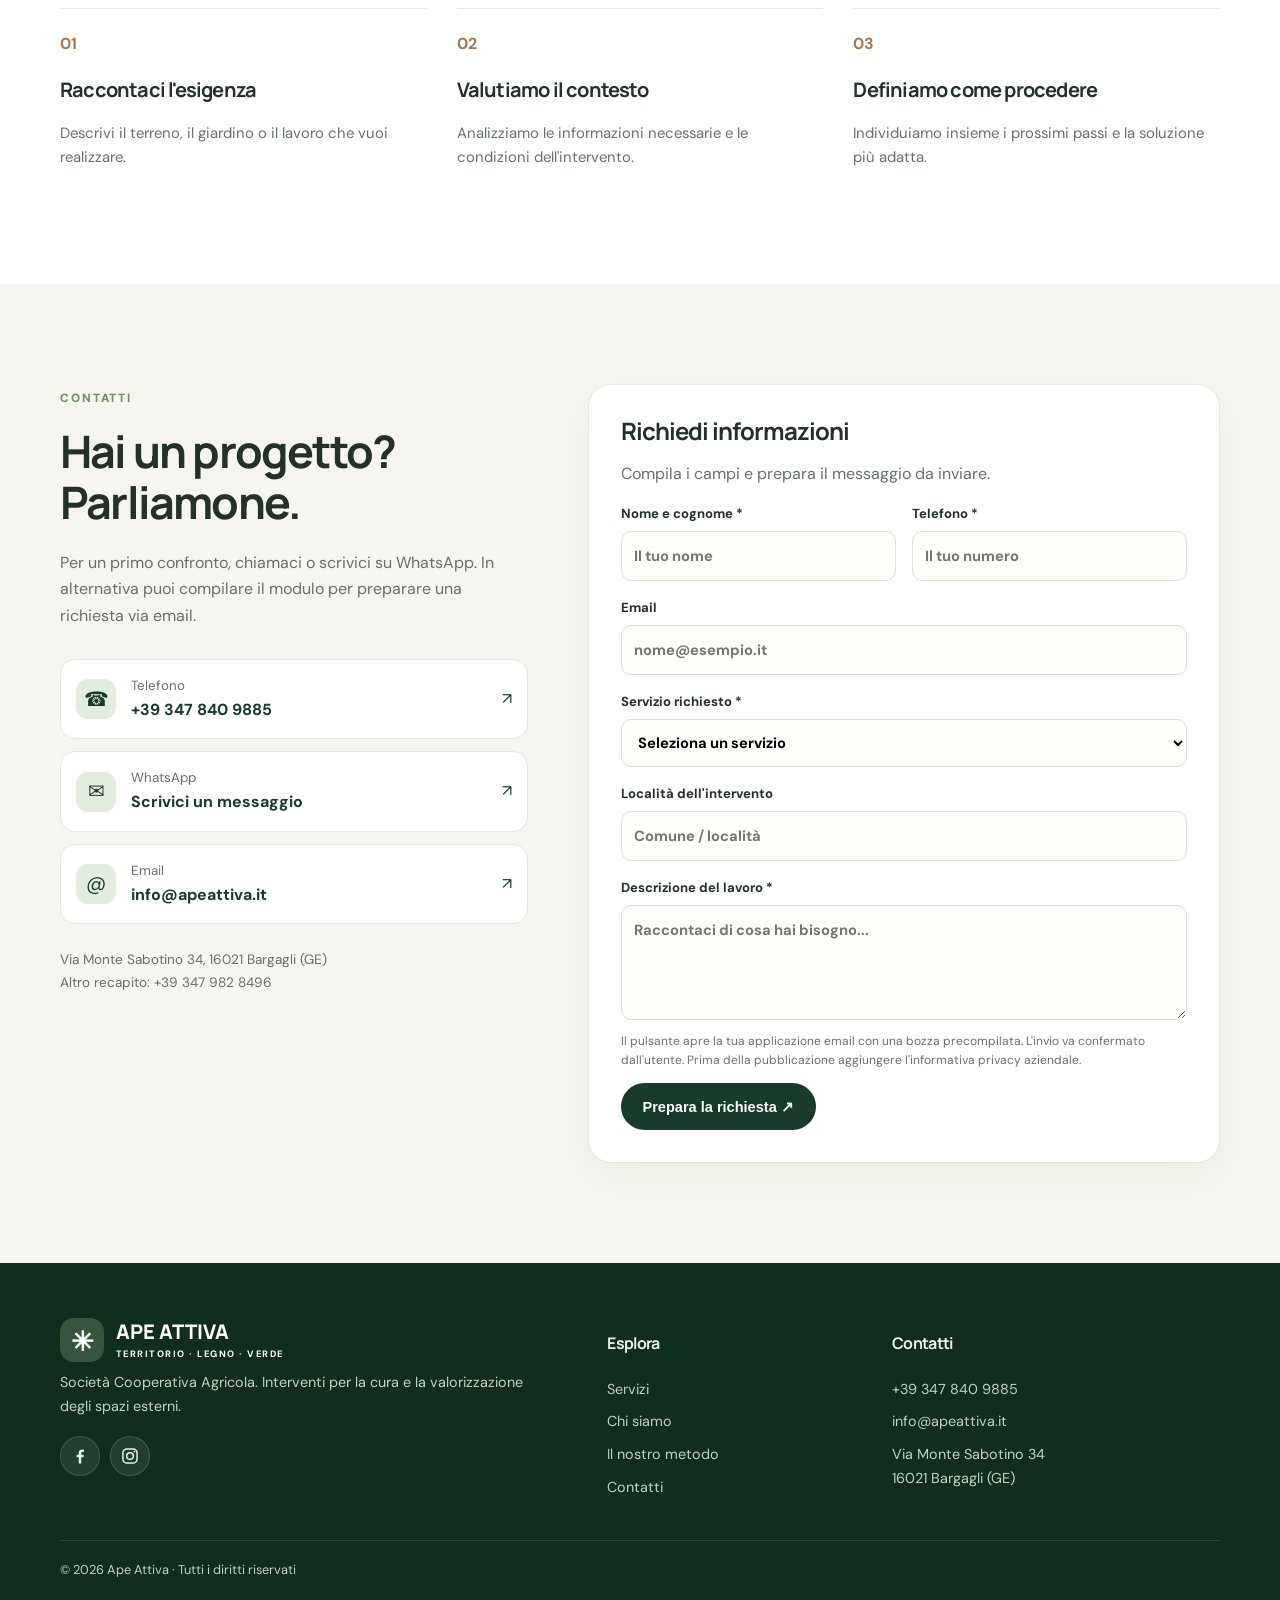
==== commit 4ebf8894: "Rimuove il pulsante flottante sopra la barra WhatsApp Co-Authored-By: Claude Opus 5.5 <noreply@anthr" ====
--- a/index.html
+++ b/index.html
@@ -1,5 +1,5 @@
 <!DOCTYPE html>
-<html lang="it"><head><meta charset="utf-8"/><meta content="width=device-width,initial-scale=1" name="viewport"/><meta content="#183b2b" name="theme-color"/><meta content="Ape Attiva: sistemazione terreni, palificate, interventi forestali, pavimentazioni esterne, strutture in legno, realizzazione e manutenzione giardini." name="description"/><title>Ape Attiva | Territorio, legno e verde</title><link href="https://fonts.googleapis.com" rel="preconnect"/><link crossorigin="" href="https://fonts.gstatic.com" rel="preconnect"/><link href="https://fonts.googleapis.com/css2?family=DM+Sans:wght@400;500;600;700&amp;family=Manrope:wght@400;600;700;800&amp;display=swap" rel="stylesheet"/><link href="style.css" rel="stylesheet"/></head><body>
+<html lang="it"><head><meta charset="utf-8"/><meta content="width=device-width,initial-scale=1" name="viewport"/><meta content="#183b2b" name="theme-color"/><meta content="Ape Attiva: sistemazione terreni, palificate, interventi forestali, pavimentazioni esterne, strutture in legno, realizzazione e manutenzione giardini." name="description"/><title>Ape Attiva | Territorio, legno e verde</title><link href="https://fonts.googleapis.com" rel="preconnect"/><link crossorigin="" href="https://fonts.gstatic.com" rel="preconnect"/><link href="https://fonts.googleapis.com/css2?family=DM+Sans:wght@400;500;600;700&amp;family=Manrope:wght@400;600;700;800&amp;display=swap" rel="stylesheet"/><link href="style.css?v=3" rel="stylesheet"/></head><body>
 <div class="top"><div class="wrap top-inner"><span>Società Cooperativa Agricola · Bargagli (GE)</span><div><a href="tel:+393478409885">+39 347 840 9885</a><a href="mailto:info@apeattiva.it">info@apeattiva.it</a></div></div></div>
 <header class="header"><div class="wrap nav"><a class="brand" href="#inizio"><span class="brand-icon">✳</span><span>APE ATTIVA<small>TERRITORIO · LEGNO · VERDE</small></span></a><button aria-controls="links" aria-expanded="false" aria-label="Apri menu" class="menu" id="menu">☰</button><nav id="links"><a href="#servizi">Servizi</a><a href="#azienda">Chi siamo</a><a href="#metodo">Il nostro metodo</a><a href="#contatti">Contatti</a><a class="btn primary" href="tel:+393478409885">Chiama ora ↗</a></nav></div></header>
 <main><section class="hero" id="inizio"><div class="wrap hero-grid"><div class="hero-copy"><span class="kicker">CURA DEL TERRITORIO E SPAZI ESTERNI</span><h1>La natura ha valore.<br/><em>Noi le diamo forma.</em></h1><p>Dalla sistemazione dei terreni alla realizzazione di giardini, pavimentazioni e strutture in legno: interventi pensati per valorizzare ogni spazio esterno.</p><div class="actions"><a class="btn primary" href="https://wa.me/393478409885?text=Buongiorno%20Ape%20Attiva%2C%20vorrei%20informazioni%20per%20un%20intervento." rel="noopener" target="_blank">Scrivici su WhatsApp ↗</a><a class="btn secondary" href="tel:+393478409885">Chiama ora</a></div><div class="hero-foot"><span class="dot"></span> Competenza agricola e attenzione per l'ambiente dal 2017</div></div><div class="hero-photo"><img alt="Paesaggio boschivo verde" src="https://images.unsplash.com/photo-1448375240586-882707db888b?auto=format&amp;fit=crop&amp;w=1400&amp;q=85"/><div class="photo-note"><strong>Il territorio è la nostra materia prima.</strong><span>Soluzioni su misura, nel rispetto del paesaggio.</span></div></div></div></section>
@@ -10,4 +10,4 @@
 
 <section class="section contact" id="contatti"><div class="wrap contact-grid"><div><span class="kicker">CONTATTI</span><h2>Hai un progetto?<br/>Parliamone.</h2><p>Per un primo confronto, chiamaci o scrivici su WhatsApp. In alternativa puoi compilare il modulo per preparare una richiesta via email.</p><div class="contact-links"><a href="tel:+393478409885"><span>☎</span><div><small>Telefono</small><strong>+39 347 840 9885</strong></div>↗</a><a href="https://wa.me/393478409885" rel="noopener" target="_blank"><span>✉</span><div><small>WhatsApp</small><strong>Scrivici un messaggio</strong></div>↗</a><a href="mailto:info@apeattiva.it"><span>@</span><div><small>Email</small><strong>info@apeattiva.it</strong></div>↗</a></div><p class="address">Via Monte Sabotino 34, 16021 Bargagli (GE)<br/>Altro recapito: <a href="tel:+393479828496">+39 347 982 8496</a></p></div><form class="form" id="contact-form"><h3>Richiedi informazioni</h3><p>Compila i campi e prepara il messaggio da inviare.</p><div class="fields"><label>Nome e cognome *<input autocomplete="name" name="name" placeholder="Il tuo nome" required=""/></label><label>Telefono *<input autocomplete="tel" name="phone" placeholder="Il tuo numero" required="" type="tel"/></label><label class="wide">Email<input autocomplete="email" name="email" placeholder="nome@esempio.it" type="email"/></label><label class="wide">Servizio richiesto *<select id="service" name="service" required=""><option value="">Seleziona un servizio</option><option>Sistemazione terreni, palificate e interventi forestali</option><option>Pavimentazioni esterne e strutture in legno</option><option>Realizzazione e manutenzione giardini</option><option>Altro</option></select></label><label class="wide">Località dell'intervento<input name="location" placeholder="Comune / località"/></label><label class="wide">Descrizione del lavoro *<textarea name="message" placeholder="Raccontaci di cosa hai bisogno..." required=""></textarea></label></div><p class="disclaimer">Il pulsante apre la tua applicazione email con una bozza precompilata. L'invio va confermato dall'utente. Prima della pubblicazione aggiungere l'informativa privacy aziendale.</p><button class="btn primary" type="submit">Prepara la richiesta ↗</button><p class="feedback" hidden="" id="feedback" role="status">La bozza è pronta: completa l'invio dalla tua applicazione email.</p></form></div></section></main>
 <footer><div class="wrap footer-grid"><div><a class="brand" href="#inizio"><span class="brand-icon">✳</span><span>APE ATTIVA<small>TERRITORIO · LEGNO · VERDE</small></span></a><p>Società Cooperativa Agricola. Interventi per la cura e la valorizzazione degli spazi esterni.</p><div class="social"><a aria-label="Facebook di Ape Attiva" title="Facebook (link in arrivo)"><svg viewBox="0 0 24 24" aria-hidden="true"><path fill="currentColor" d="M13.5 21v-7.5h2.6l.4-3h-3V8.6c0-.9.3-1.5 1.5-1.5h1.6V4.4c-.3 0-1.2-.1-2.3-.1-2.3 0-3.8 1.4-3.8 3.9v2.3H8v3h2.5V21h3z"/></svg></a><a aria-label="Instagram di Ape Attiva" title="Instagram (link in arrivo)"><svg viewBox="0 0 24 24" aria-hidden="true"><rect x="3.5" y="3.5" width="17" height="17" rx="5" fill="none" stroke="currentColor" stroke-width="1.8"/><circle cx="12" cy="12" r="4" fill="none" stroke="currentColor" stroke-width="1.8"/><circle cx="17.3" cy="6.7" r="1.1" fill="currentColor"/></svg></a></div></div><div><h3>Esplora</h3><a href="#servizi">Servizi</a><a href="#azienda">Chi siamo</a><a href="#metodo">Il nostro metodo</a><a href="#contatti">Contatti</a></div><div><h3>Contatti</h3><a href="tel:+393478409885">+39 347 840 9885</a><a href="mailto:info@apeattiva.it">info@apeattiva.it</a><p>Via Monte Sabotino 34<br/>16021 Bargagli (GE)</p></div></div><div class="wrap foot-bottom">© <span id="year"></span> Ape Attiva · Tutti i diritti riservati</div></footer>
-<a aria-label="Apri WhatsApp" class="float-wa" href="https://wa.me/393478409885" rel="noopener" target="_blank">✆</a><div class="mobile-actions"><a href="tel:+393478409885">☎ Chiama</a><a href="https://wa.me/393478409885" rel="noopener" target="_blank">✉ WhatsApp</a></div><script src="script.js"></script></body></html>
+<div class="mobile-actions"><a href="tel:+393478409885">☎ Chiama</a><a href="https://wa.me/393478409885" rel="noopener" target="_blank">✉ WhatsApp</a></div><script src="script.js?v=3"></script></body></html>
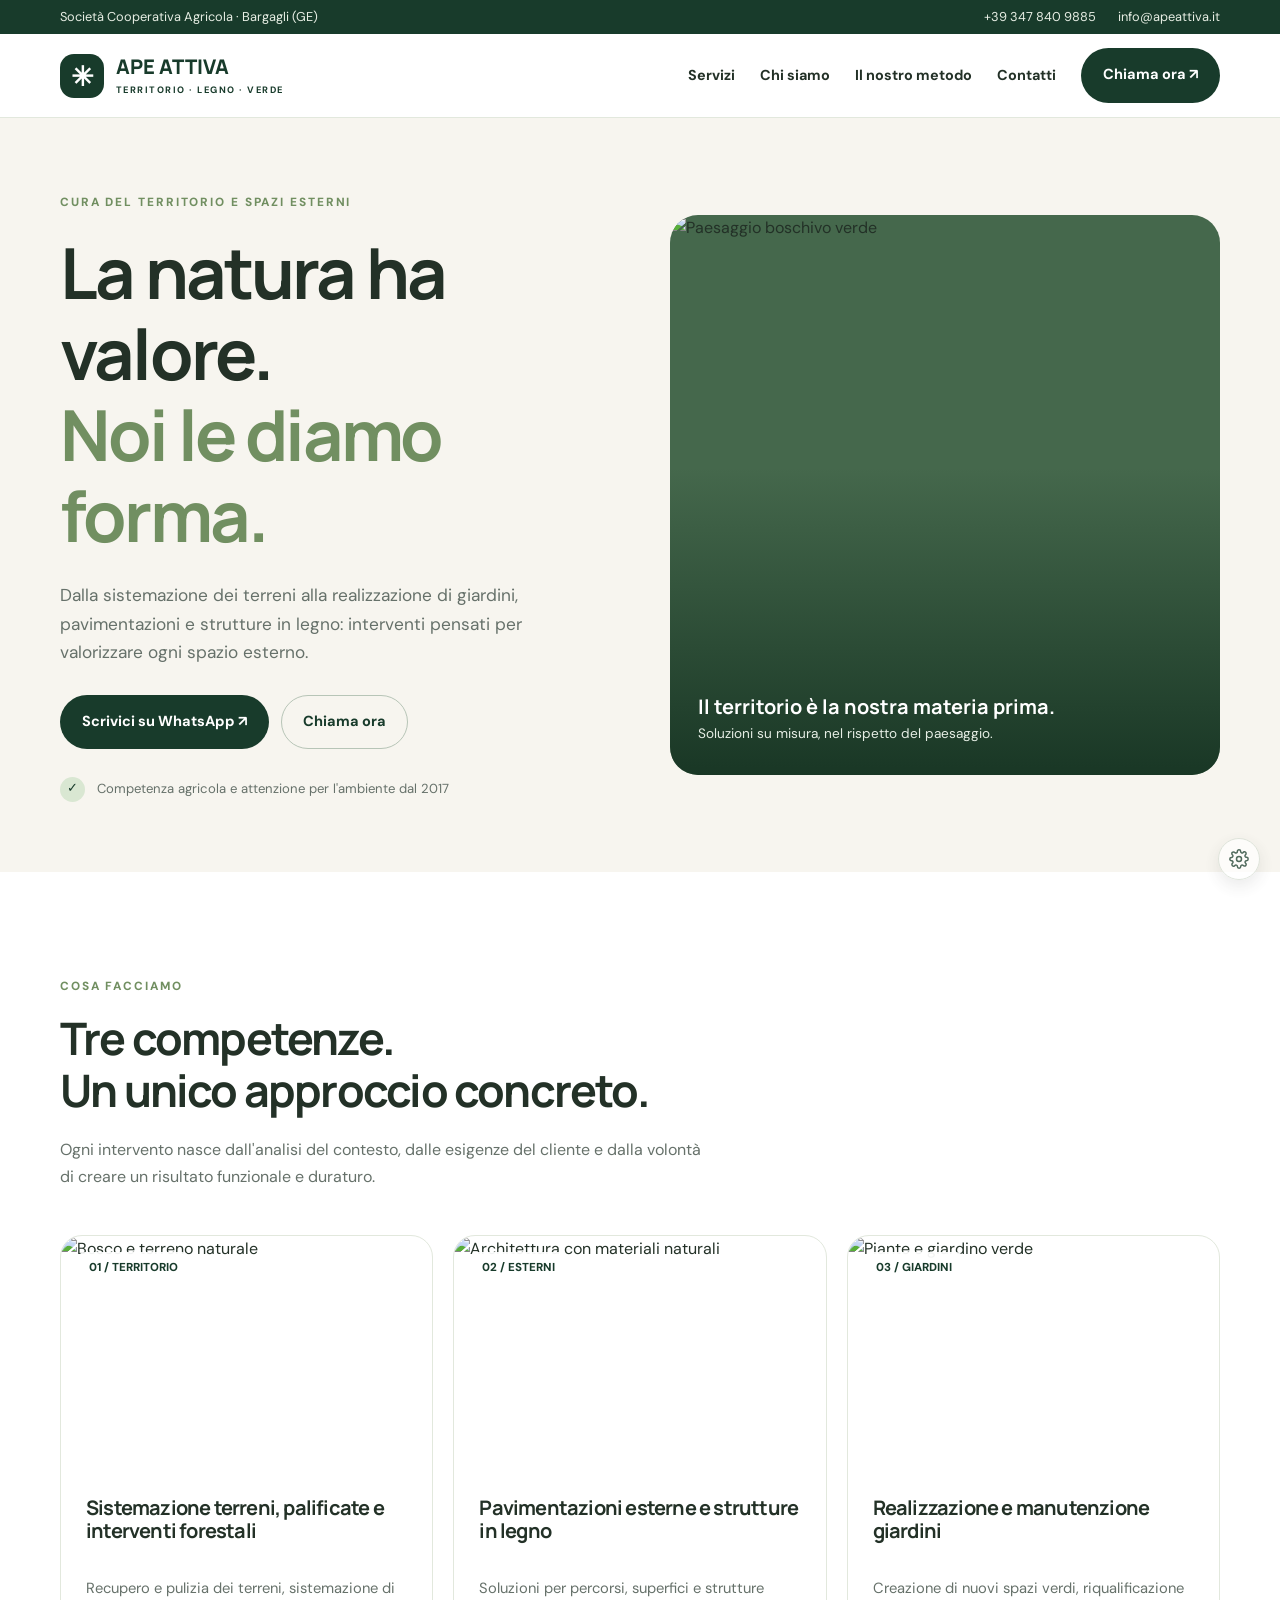
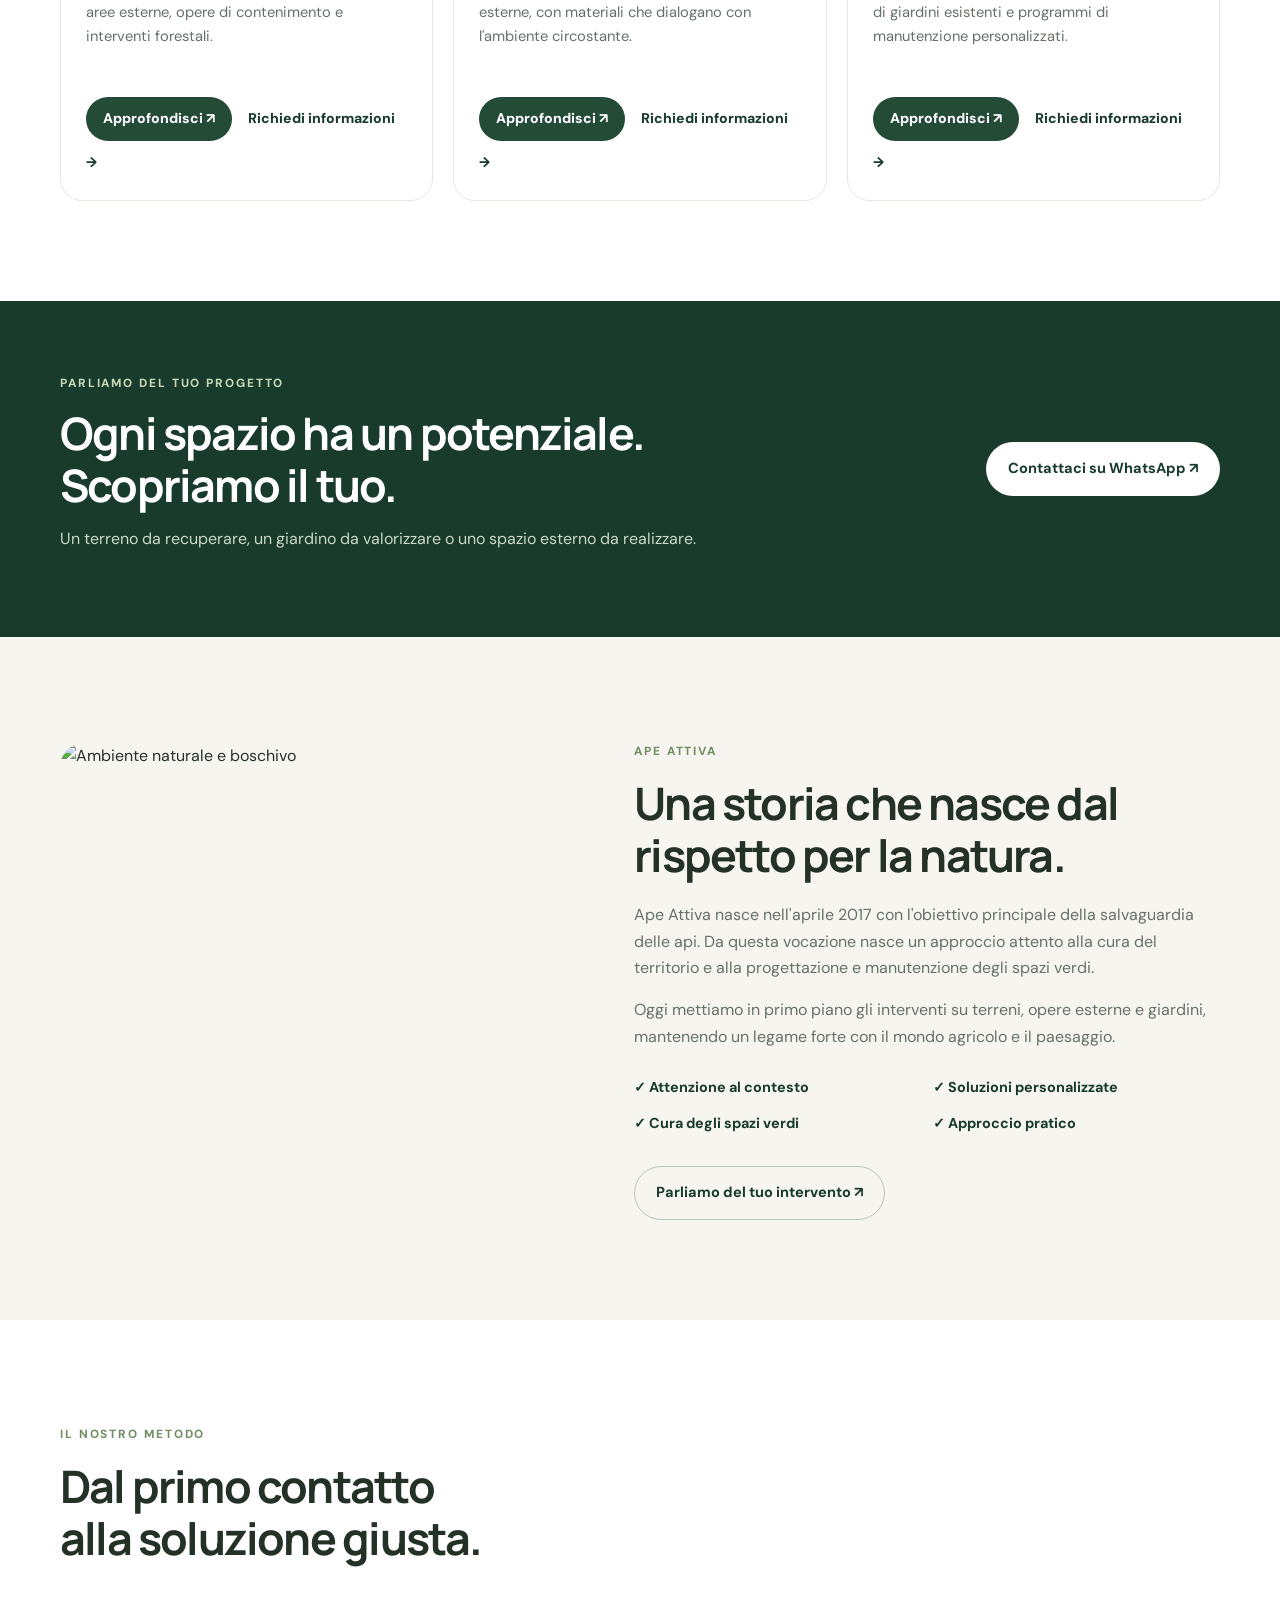
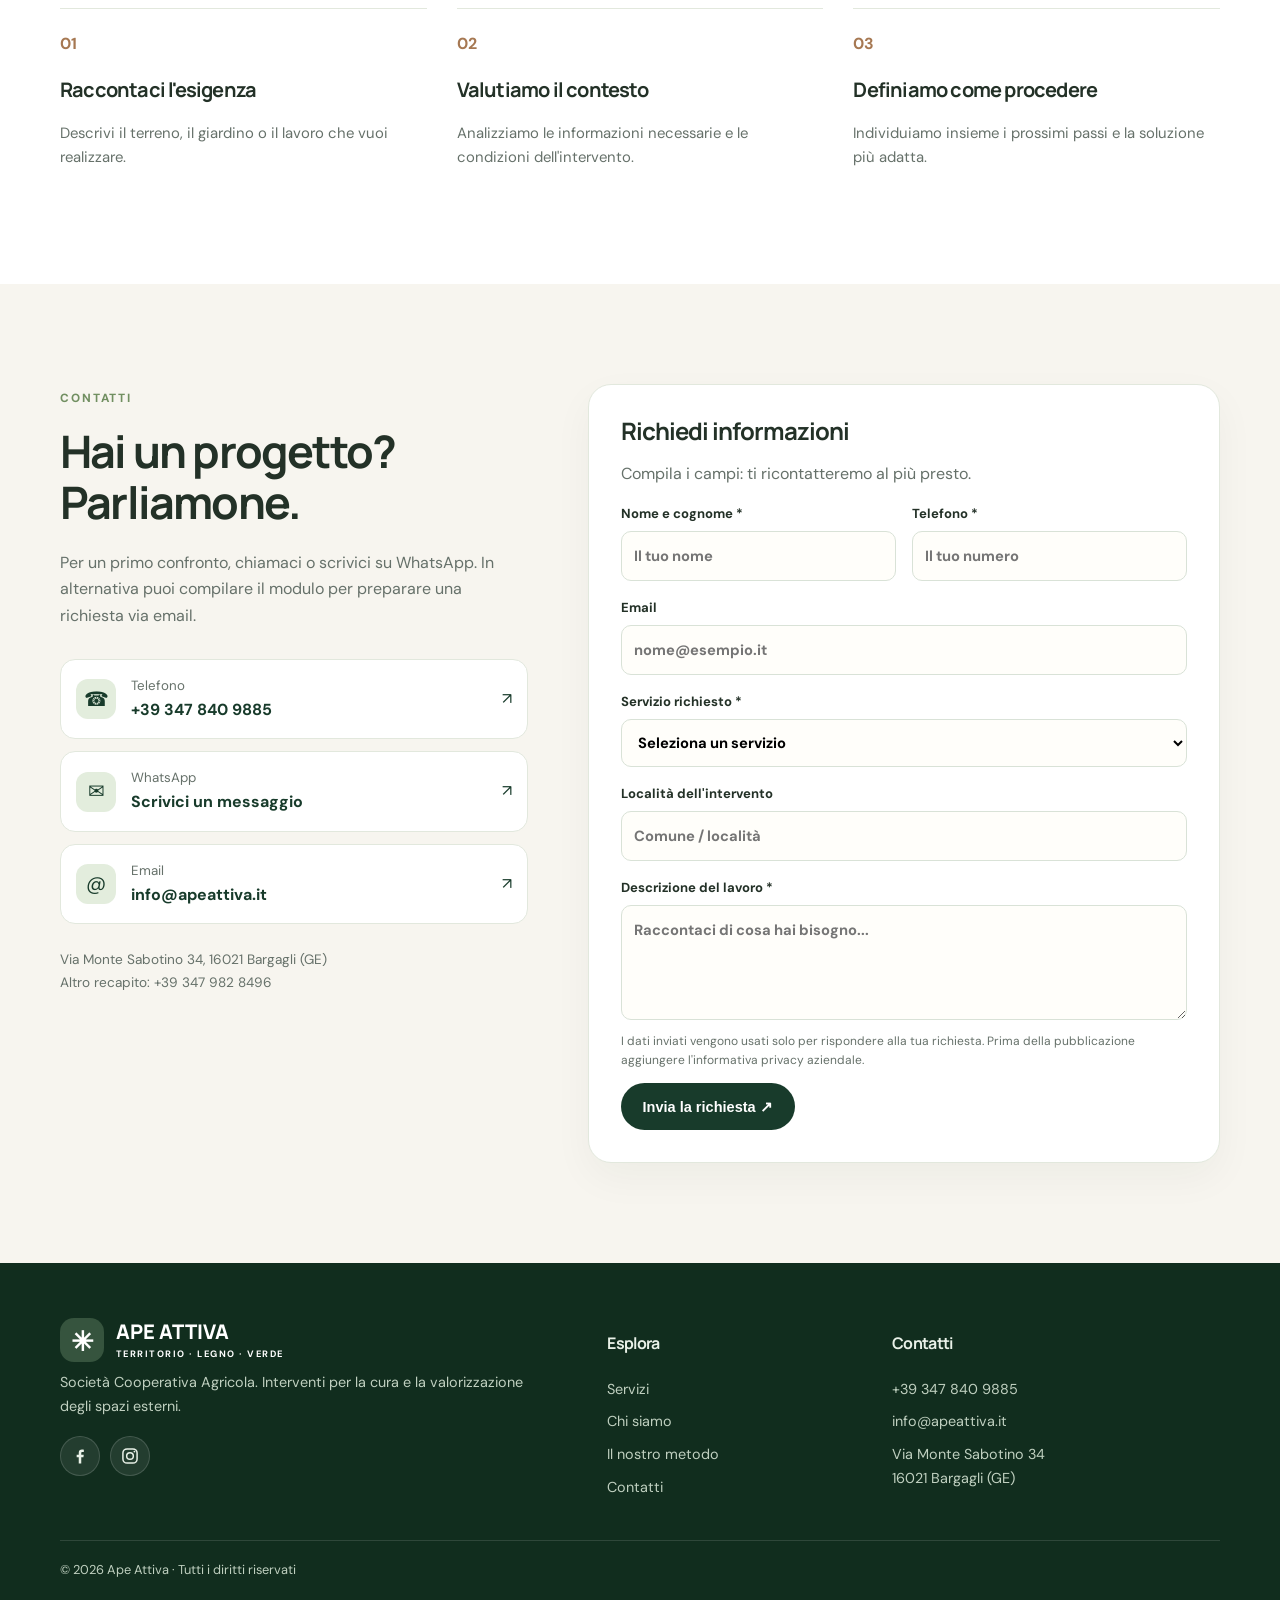
==== commit 3214ff9a: "CRM Ape Attiva: area riservata con clienti, lavori, pagamenti, richieste e statistiche - Ingranaggio" ====
--- a/index.html
+++ b/index.html
@@ -1,5 +1,5 @@
 <!DOCTYPE html>
-<html lang="it"><head><meta charset="utf-8"/><meta content="width=device-width,initial-scale=1" name="viewport"/><meta content="#183b2b" name="theme-color"/><meta content="Ape Attiva: sistemazione terreni, palificate, interventi forestali, pavimentazioni esterne, strutture in legno, realizzazione e manutenzione giardini." name="description"/><title>Ape Attiva | Territorio, legno e verde</title><link href="https://fonts.googleapis.com" rel="preconnect"/><link crossorigin="" href="https://fonts.gstatic.com" rel="preconnect"/><link href="https://fonts.googleapis.com/css2?family=DM+Sans:wght@400;500;600;700&amp;family=Manrope:wght@400;600;700;800&amp;display=swap" rel="stylesheet"/><link href="style.css?v=3" rel="stylesheet"/></head><body>
+<html lang="it"><head><meta charset="utf-8"/><meta content="width=device-width,initial-scale=1" name="viewport"/><meta content="#183b2b" name="theme-color"/><meta content="Ape Attiva: sistemazione terreni, palificate, interventi forestali, pavimentazioni esterne, strutture in legno, realizzazione e manutenzione giardini." name="description"/><title>Ape Attiva | Territorio, legno e verde</title><link href="https://fonts.googleapis.com" rel="preconnect"/><link crossorigin="" href="https://fonts.gstatic.com" rel="preconnect"/><link href="https://fonts.googleapis.com/css2?family=DM+Sans:wght@400;500;600;700&amp;family=Manrope:wght@400;600;700;800&amp;display=swap" rel="stylesheet"/><link href="style.css?v=4" rel="stylesheet"/></head><body>
 <div class="top"><div class="wrap top-inner"><span>Società Cooperativa Agricola · Bargagli (GE)</span><div><a href="tel:+393478409885">+39 347 840 9885</a><a href="mailto:info@apeattiva.it">info@apeattiva.it</a></div></div></div>
 <header class="header"><div class="wrap nav"><a class="brand" href="#inizio"><span class="brand-icon">✳</span><span>APE ATTIVA<small>TERRITORIO · LEGNO · VERDE</small></span></a><button aria-controls="links" aria-expanded="false" aria-label="Apri menu" class="menu" id="menu">☰</button><nav id="links"><a href="#servizi">Servizi</a><a href="#azienda">Chi siamo</a><a href="#metodo">Il nostro metodo</a><a href="#contatti">Contatti</a><a class="btn primary" href="tel:+393478409885">Chiama ora ↗</a></nav></div></header>
 <main><section class="hero" id="inizio"><div class="wrap hero-grid"><div class="hero-copy"><span class="kicker">CURA DEL TERRITORIO E SPAZI ESTERNI</span><h1>La natura ha valore.<br/><em>Noi le diamo forma.</em></h1><p>Dalla sistemazione dei terreni alla realizzazione di giardini, pavimentazioni e strutture in legno: interventi pensati per valorizzare ogni spazio esterno.</p><div class="actions"><a class="btn primary" href="https://wa.me/393478409885?text=Buongiorno%20Ape%20Attiva%2C%20vorrei%20informazioni%20per%20un%20intervento." rel="noopener" target="_blank">Scrivici su WhatsApp ↗</a><a class="btn secondary" href="tel:+393478409885">Chiama ora</a></div><div class="hero-foot"><span class="dot"></span> Competenza agricola e attenzione per l'ambiente dal 2017</div></div><div class="hero-photo"><img alt="Paesaggio boschivo verde" src="https://images.unsplash.com/photo-1448375240586-882707db888b?auto=format&amp;fit=crop&amp;w=1400&amp;q=85"/><div class="photo-note"><strong>Il territorio è la nostra materia prima.</strong><span>Soluzioni su misura, nel rispetto del paesaggio.</span></div></div></div></section>
@@ -8,6 +8,6 @@
 <section class="section about" id="azienda"><div class="wrap about-grid"><div class="about-image"><img alt="Ambiente naturale e boschivo" loading="lazy" src="https://images.unsplash.com/photo-1472396961693-142e6e269027?auto=format&amp;fit=crop&amp;w=1100&amp;q=85"/></div><div><span class="kicker">APE ATTIVA</span><h2>Una storia che nasce dal rispetto per la natura.</h2><p>Ape Attiva nasce nell'aprile 2017 con l'obiettivo principale della salvaguardia delle api. Da questa vocazione nasce un approccio attento alla cura del territorio e alla progettazione e manutenzione degli spazi verdi.</p><p>Oggi mettiamo in primo piano gli interventi su terreni, opere esterne e giardini, mantenendo un legame forte con il mondo agricolo e il paesaggio.</p><div class="values"><span>✓ Attenzione al contesto</span><span>✓ Soluzioni personalizzate</span><span>✓ Cura degli spazi verdi</span><span>✓ Approccio pratico</span></div><a class="btn secondary" href="#contatti">Parliamo del tuo intervento ↗</a></div></div></section>
 <section class="section" id="metodo"><div class="wrap"><div class="section-intro"><span class="kicker">IL NOSTRO METODO</span><h2>Dal primo contatto<br/>alla soluzione giusta.</h2></div><div class="steps"><div><b>01</b><h3>Raccontaci l'esigenza</h3><p>Descrivi il terreno, il giardino o il lavoro che vuoi realizzare.</p></div><div><b>02</b><h3>Valutiamo il contesto</h3><p>Analizziamo le informazioni necessarie e le condizioni dell'intervento.</p></div><div><b>03</b><h3>Definiamo come procedere</h3><p>Individuiamo insieme i prossimi passi e la soluzione più adatta.</p></div></div></div></section>
 
-<section class="section contact" id="contatti"><div class="wrap contact-grid"><div><span class="kicker">CONTATTI</span><h2>Hai un progetto?<br/>Parliamone.</h2><p>Per un primo confronto, chiamaci o scrivici su WhatsApp. In alternativa puoi compilare il modulo per preparare una richiesta via email.</p><div class="contact-links"><a href="tel:+393478409885"><span>☎</span><div><small>Telefono</small><strong>+39 347 840 9885</strong></div>↗</a><a href="https://wa.me/393478409885" rel="noopener" target="_blank"><span>✉</span><div><small>WhatsApp</small><strong>Scrivici un messaggio</strong></div>↗</a><a href="mailto:info@apeattiva.it"><span>@</span><div><small>Email</small><strong>info@apeattiva.it</strong></div>↗</a></div><p class="address">Via Monte Sabotino 34, 16021 Bargagli (GE)<br/>Altro recapito: <a href="tel:+393479828496">+39 347 982 8496</a></p></div><form class="form" id="contact-form"><h3>Richiedi informazioni</h3><p>Compila i campi e prepara il messaggio da inviare.</p><div class="fields"><label>Nome e cognome *<input autocomplete="name" name="name" placeholder="Il tuo nome" required=""/></label><label>Telefono *<input autocomplete="tel" name="phone" placeholder="Il tuo numero" required="" type="tel"/></label><label class="wide">Email<input autocomplete="email" name="email" placeholder="nome@esempio.it" type="email"/></label><label class="wide">Servizio richiesto *<select id="service" name="service" required=""><option value="">Seleziona un servizio</option><option>Sistemazione terreni, palificate e interventi forestali</option><option>Pavimentazioni esterne e strutture in legno</option><option>Realizzazione e manutenzione giardini</option><option>Altro</option></select></label><label class="wide">Località dell'intervento<input name="location" placeholder="Comune / località"/></label><label class="wide">Descrizione del lavoro *<textarea name="message" placeholder="Raccontaci di cosa hai bisogno..." required=""></textarea></label></div><p class="disclaimer">Il pulsante apre la tua applicazione email con una bozza precompilata. L'invio va confermato dall'utente. Prima della pubblicazione aggiungere l'informativa privacy aziendale.</p><button class="btn primary" type="submit">Prepara la richiesta ↗</button><p class="feedback" hidden="" id="feedback" role="status">La bozza è pronta: completa l'invio dalla tua applicazione email.</p></form></div></section></main>
+<section class="section contact" id="contatti"><div class="wrap contact-grid"><div><span class="kicker">CONTATTI</span><h2>Hai un progetto?<br/>Parliamone.</h2><p>Per un primo confronto, chiamaci o scrivici su WhatsApp. In alternativa puoi compilare il modulo per preparare una richiesta via email.</p><div class="contact-links"><a href="tel:+393478409885"><span>☎</span><div><small>Telefono</small><strong>+39 347 840 9885</strong></div>↗</a><a href="https://wa.me/393478409885" rel="noopener" target="_blank"><span>✉</span><div><small>WhatsApp</small><strong>Scrivici un messaggio</strong></div>↗</a><a href="mailto:info@apeattiva.it"><span>@</span><div><small>Email</small><strong>info@apeattiva.it</strong></div>↗</a></div><p class="address">Via Monte Sabotino 34, 16021 Bargagli (GE)<br/>Altro recapito: <a href="tel:+393479828496">+39 347 982 8496</a></p></div><form class="form" id="contact-form"><h3>Richiedi informazioni</h3><p>Compila i campi: ti ricontatteremo al più presto.</p><div class="fields"><label>Nome e cognome *<input autocomplete="name" name="name" placeholder="Il tuo nome" required=""/></label><label>Telefono *<input autocomplete="tel" name="phone" placeholder="Il tuo numero" required="" type="tel"/></label><label class="wide">Email<input autocomplete="email" name="email" placeholder="nome@esempio.it" type="email"/></label><label class="wide">Servizio richiesto *<select id="service" name="service" required=""><option value="">Seleziona un servizio</option><option>Sistemazione terreni, palificate e interventi forestali</option><option>Pavimentazioni esterne e strutture in legno</option><option>Realizzazione e manutenzione giardini</option><option>Altro</option></select></label><label class="wide">Località dell'intervento<input name="location" placeholder="Comune / località"/></label><label class="wide">Descrizione del lavoro *<textarea name="message" placeholder="Raccontaci di cosa hai bisogno..." required=""></textarea></label></div><p class="disclaimer">I dati inviati vengono usati solo per rispondere alla tua richiesta. Prima della pubblicazione aggiungere l'informativa privacy aziendale.</p><button class="btn primary" type="submit">Invia la richiesta ↗</button><p class="feedback" hidden="" id="feedback" role="status"></p></form></div></section></main>
 <footer><div class="wrap footer-grid"><div><a class="brand" href="#inizio"><span class="brand-icon">✳</span><span>APE ATTIVA<small>TERRITORIO · LEGNO · VERDE</small></span></a><p>Società Cooperativa Agricola. Interventi per la cura e la valorizzazione degli spazi esterni.</p><div class="social"><a aria-label="Facebook di Ape Attiva" title="Facebook (link in arrivo)"><svg viewBox="0 0 24 24" aria-hidden="true"><path fill="currentColor" d="M13.5 21v-7.5h2.6l.4-3h-3V8.6c0-.9.3-1.5 1.5-1.5h1.6V4.4c-.3 0-1.2-.1-2.3-.1-2.3 0-3.8 1.4-3.8 3.9v2.3H8v3h2.5V21h3z"/></svg></a><a aria-label="Instagram di Ape Attiva" title="Instagram (link in arrivo)"><svg viewBox="0 0 24 24" aria-hidden="true"><rect x="3.5" y="3.5" width="17" height="17" rx="5" fill="none" stroke="currentColor" stroke-width="1.8"/><circle cx="12" cy="12" r="4" fill="none" stroke="currentColor" stroke-width="1.8"/><circle cx="17.3" cy="6.7" r="1.1" fill="currentColor"/></svg></a></div></div><div><h3>Esplora</h3><a href="#servizi">Servizi</a><a href="#azienda">Chi siamo</a><a href="#metodo">Il nostro metodo</a><a href="#contatti">Contatti</a></div><div><h3>Contatti</h3><a href="tel:+393478409885">+39 347 840 9885</a><a href="mailto:info@apeattiva.it">info@apeattiva.it</a><p>Via Monte Sabotino 34<br/>16021 Bargagli (GE)</p></div></div><div class="wrap foot-bottom">© <span id="year"></span> Ape Attiva · Tutti i diritti riservati</div></footer>
-<div class="mobile-actions"><a href="tel:+393478409885">☎ Chiama</a><a href="https://wa.me/393478409885" rel="noopener" target="_blank">✉ WhatsApp</a></div><script src="script.js?v=3"></script></body></html>
+<a class="admin-gear" href="admin.html" aria-label="Area riservata" title="Area riservata"><svg viewBox="0 0 24 24" width="20" height="20" fill="none" stroke="currentColor" stroke-width="1.8" stroke-linecap="round" stroke-linejoin="round" aria-hidden="true"><circle cx="12" cy="12" r="3"/><path d="M19.4 15a1.7 1.7 0 0 0 .3 1.8l.1.1a2 2 0 1 1-2.8 2.8l-.1-.1a1.7 1.7 0 0 0-1.8-.3 1.7 1.7 0 0 0-1 1.5V21a2 2 0 1 1-4 0v-.1a1.7 1.7 0 0 0-1.1-1.5 1.7 1.7 0 0 0-1.8.3l-.1.1a2 2 0 1 1-2.8-2.8l.1-.1a1.7 1.7 0 0 0 .3-1.8 1.7 1.7 0 0 0-1.5-1H3a2 2 0 1 1 0-4h.1a1.7 1.7 0 0 0 1.5-1.1 1.7 1.7 0 0 0-.3-1.8l-.1-.1a2 2 0 1 1 2.8-2.8l.1.1a1.7 1.7 0 0 0 1.8.3H9a1.7 1.7 0 0 0 1-1.5V3a2 2 0 1 1 4 0v.1a1.7 1.7 0 0 0 1 1.5 1.7 1.7 0 0 0 1.8-.3l.1-.1a2 2 0 1 1 2.8 2.8l-.1.1a1.7 1.7 0 0 0-.3 1.8V9a1.7 1.7 0 0 0 1.5 1H21a2 2 0 1 1 0 4h-.1a1.7 1.7 0 0 0-1.5 1z"/></svg></a><div class="mobile-actions"><a href="tel:+393478409885">☎ Chiama</a><a href="https://wa.me/393478409885" rel="noopener" target="_blank">✉ WhatsApp</a></div><script src="config.js?v=1"></script><script src="script.js?v=4"></script></body></html>
--- a/style.css
+++ b/style.css
@@ -8,3 +8,8 @@
 
 /* Social footer */
 .social{display:flex;gap:10px;margin-top:8px}.social a{width:40px;height:40px;border-radius:50%;display:grid;place-items:center;background:#ffffff14;border:1px solid #ffffff26;color:#e9f1e8!important;transition:.2s}.social a[href]{cursor:pointer}.social a[href]:hover{background:#ffffff2b;transform:translateY(-2px)}.social svg{width:20px;height:20px}
+
+/* Ingranaggio area riservata */
+.admin-gear{position:fixed;z-index:26;right:20px;bottom:20px;width:42px;height:42px;border-radius:50%;display:grid;place-items:center;background:#ffffffe6;color:#183b2b;border:1px solid #d5ddd2;box-shadow:0 6px 18px #0000001f;opacity:.75;transition:.2s}
+.admin-gear:hover{opacity:1;transform:rotate(45deg)}
+@media(max-width:650px){.admin-gear{bottom:78px;right:14px;width:38px;height:38px}}
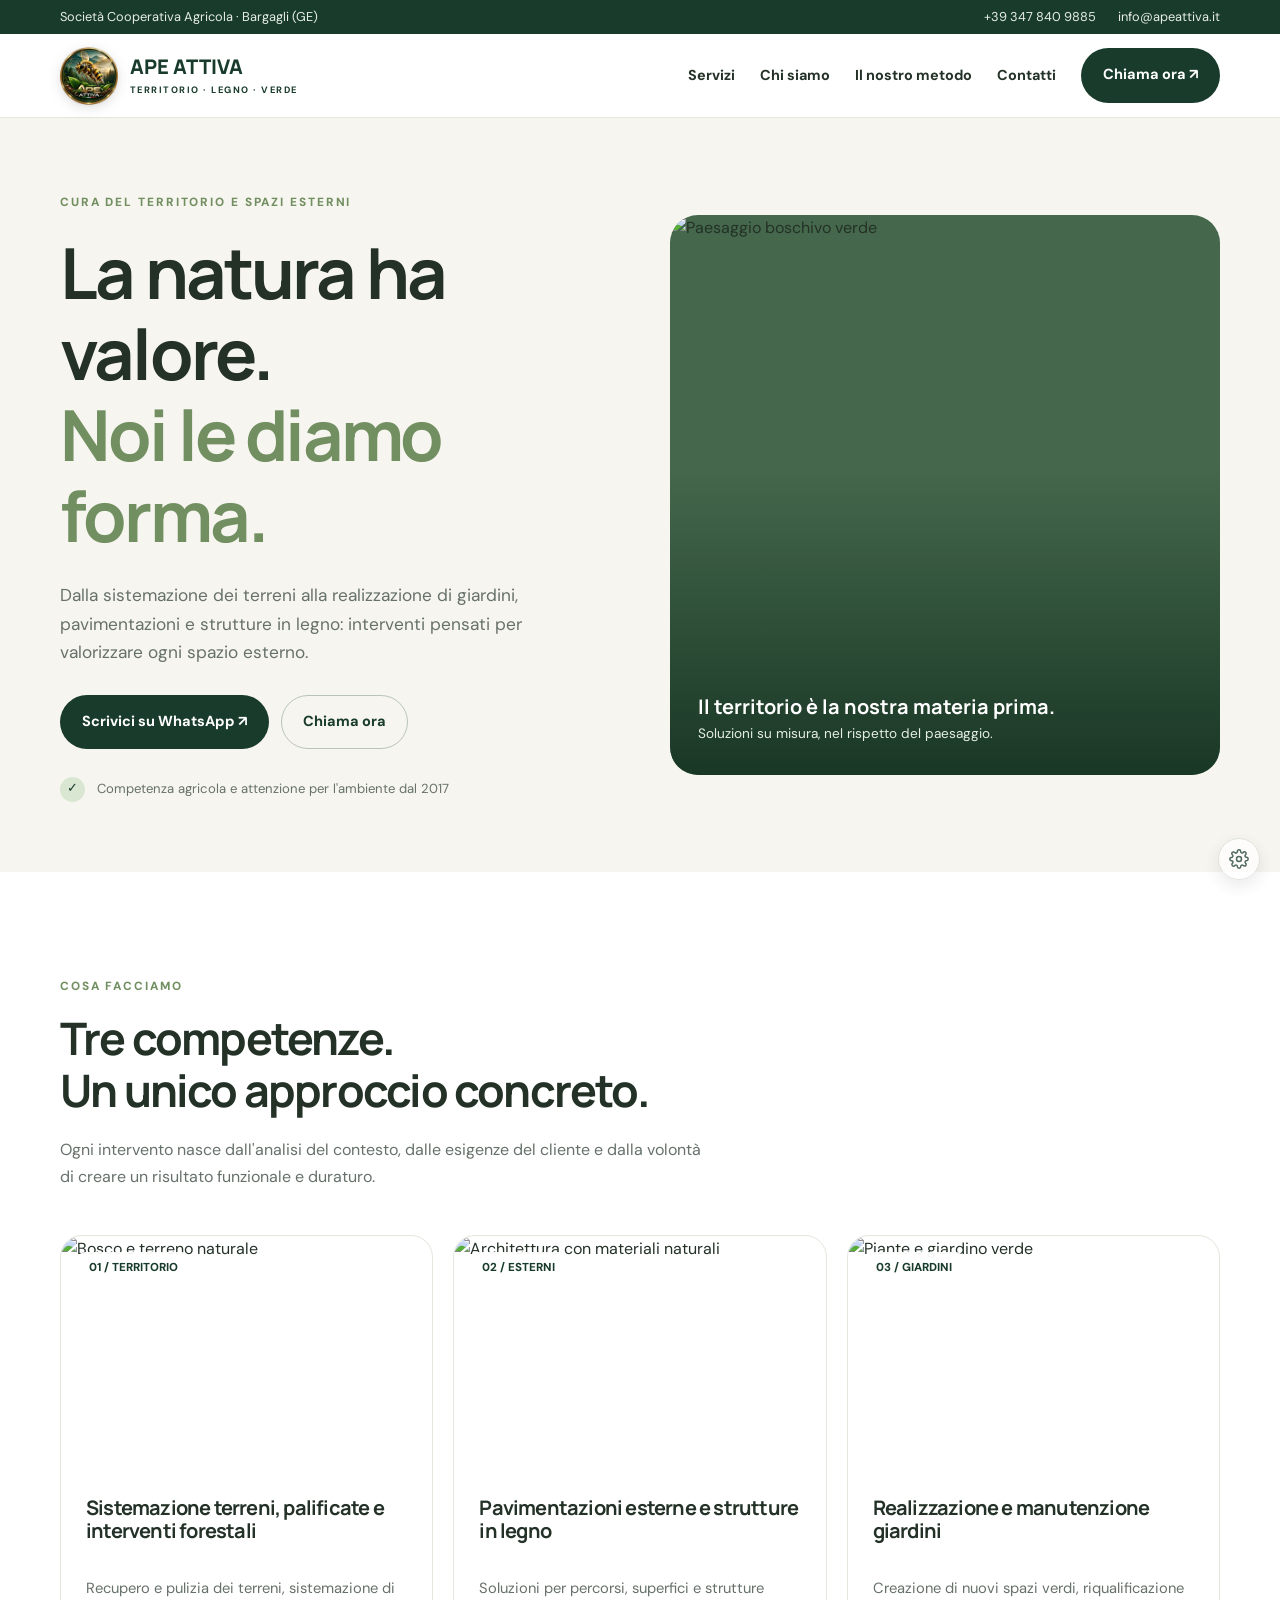
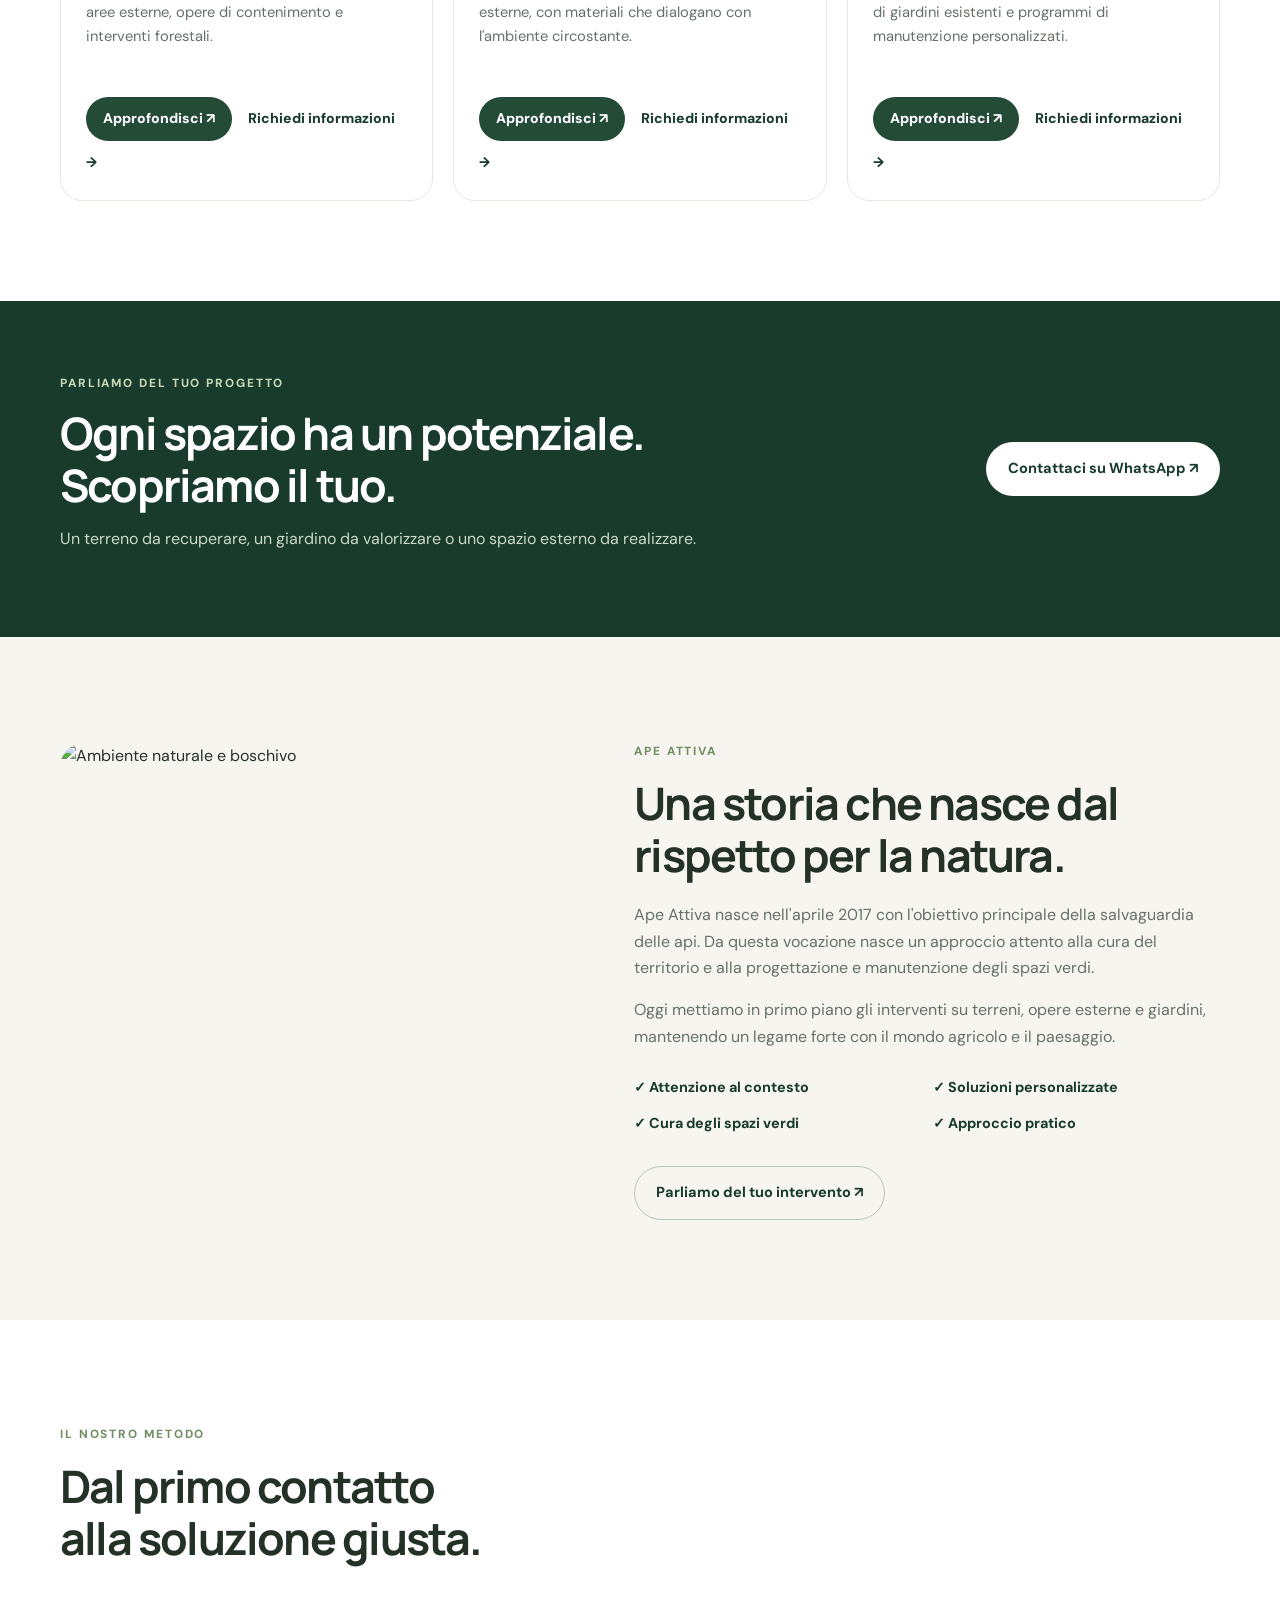
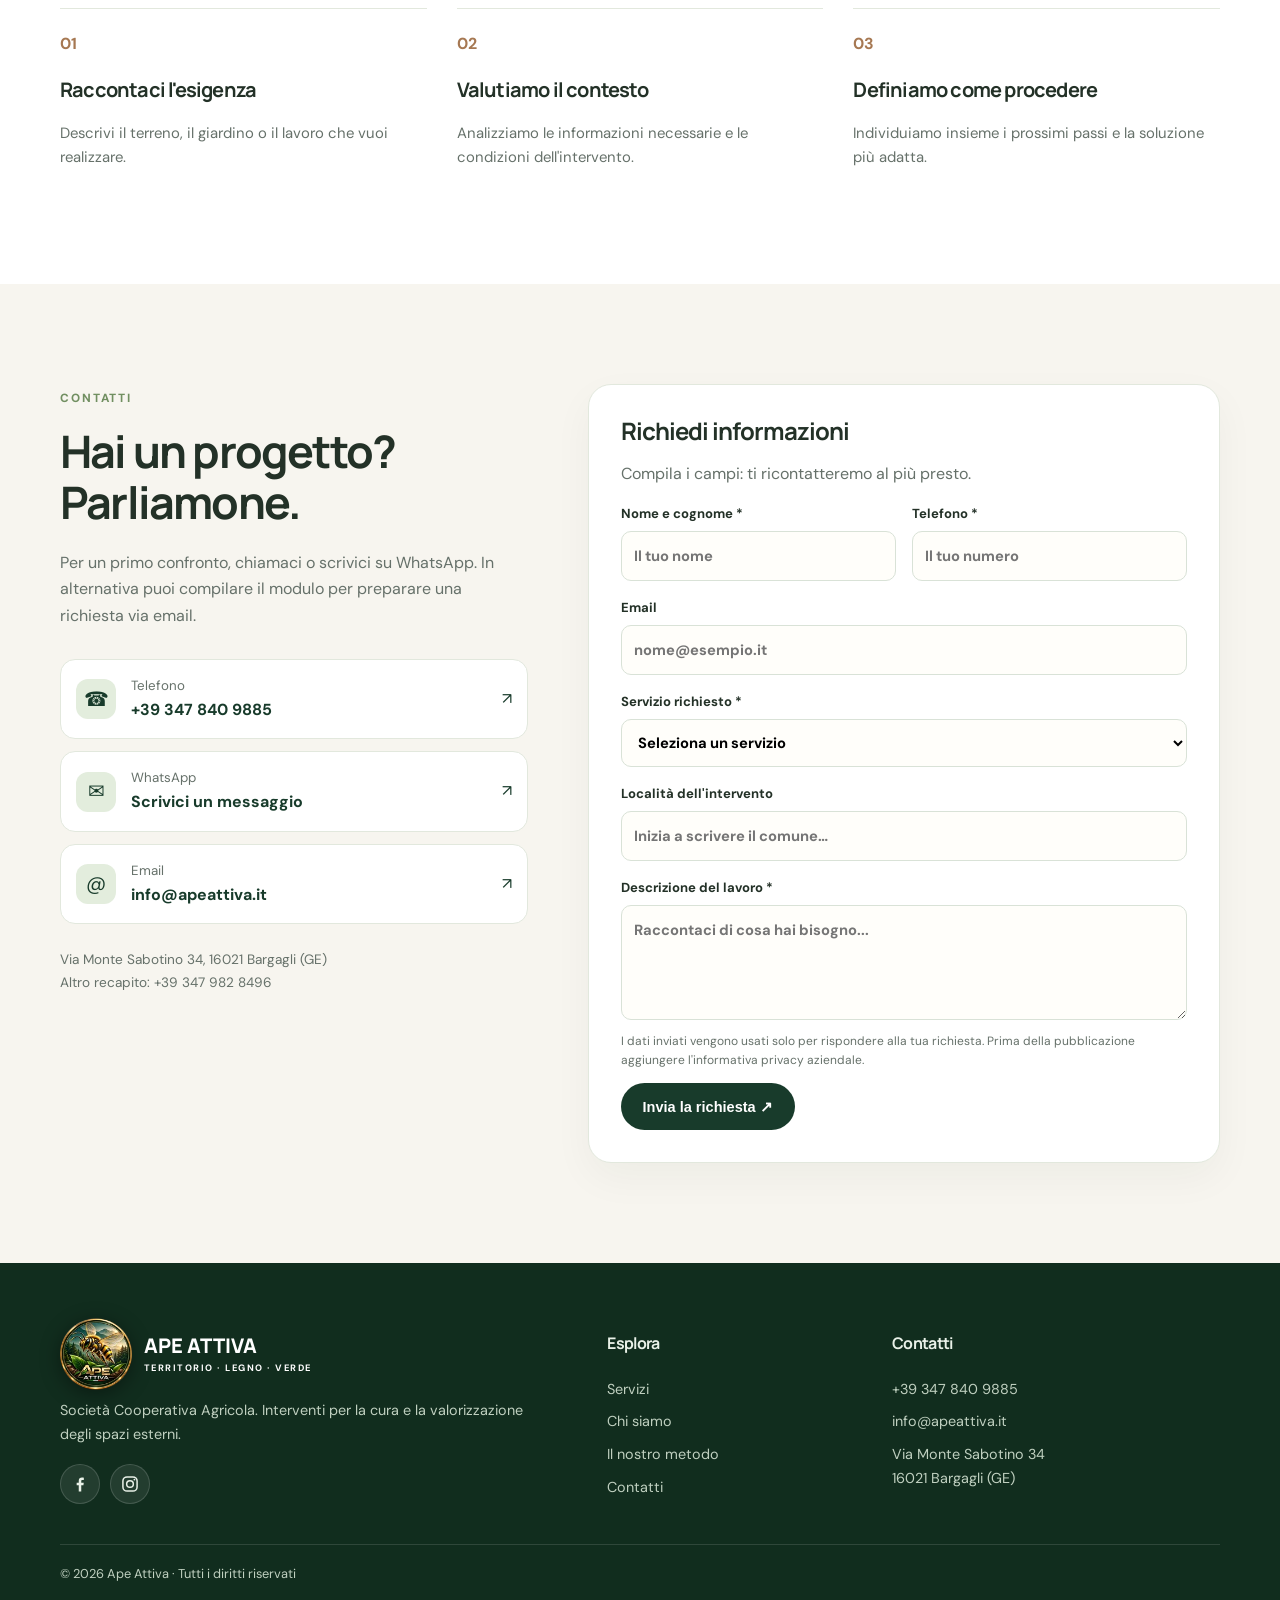
==== commit 91977fa8: "Logo, località con comuni italiani, notifiche push e CRM installabile come app - Nuovo logo come fav" ====
--- a/index.html
+++ b/index.html
@@ -1,13 +1,13 @@
 <!DOCTYPE html>
-<html lang="it"><head><meta charset="utf-8"/><meta content="width=device-width,initial-scale=1" name="viewport"/><meta content="#183b2b" name="theme-color"/><meta content="Ape Attiva: sistemazione terreni, palificate, interventi forestali, pavimentazioni esterne, strutture in legno, realizzazione e manutenzione giardini." name="description"/><title>Ape Attiva | Territorio, legno e verde</title><link href="https://fonts.googleapis.com" rel="preconnect"/><link crossorigin="" href="https://fonts.gstatic.com" rel="preconnect"/><link href="https://fonts.googleapis.com/css2?family=DM+Sans:wght@400;500;600;700&amp;family=Manrope:wght@400;600;700;800&amp;display=swap" rel="stylesheet"/><link href="style.css?v=4" rel="stylesheet"/></head><body>
+<html lang="it"><head><meta charset="utf-8"/><meta content="width=device-width,initial-scale=1" name="viewport"/><meta content="#183b2b" name="theme-color"/><meta content="Ape Attiva: sistemazione terreni, palificate, interventi forestali, pavimentazioni esterne, strutture in legno, realizzazione e manutenzione giardini." name="description"/><title>Ape Attiva | Territorio, legno e verde</title><link href="https://fonts.googleapis.com" rel="preconnect"/><link crossorigin="" href="https://fonts.gstatic.com" rel="preconnect"/><link href="https://fonts.googleapis.com/css2?family=DM+Sans:wght@400;500;600;700&amp;family=Manrope:wght@400;600;700;800&amp;display=swap" rel="stylesheet"/><link rel="icon" href="favicon.ico" sizes="any"/><link rel="icon" type="image/png" sizes="32x32" href="img/favicon-32.png"/><link rel="apple-touch-icon" href="img/apple-touch-icon.png"/><link href="style.css?v=5" rel="stylesheet"/></head><body>
 <div class="top"><div class="wrap top-inner"><span>Società Cooperativa Agricola · Bargagli (GE)</span><div><a href="tel:+393478409885">+39 347 840 9885</a><a href="mailto:info@apeattiva.it">info@apeattiva.it</a></div></div></div>
-<header class="header"><div class="wrap nav"><a class="brand" href="#inizio"><span class="brand-icon">✳</span><span>APE ATTIVA<small>TERRITORIO · LEGNO · VERDE</small></span></a><button aria-controls="links" aria-expanded="false" aria-label="Apri menu" class="menu" id="menu">☰</button><nav id="links"><a href="#servizi">Servizi</a><a href="#azienda">Chi siamo</a><a href="#metodo">Il nostro metodo</a><a href="#contatti">Contatti</a><a class="btn primary" href="tel:+393478409885">Chiama ora ↗</a></nav></div></header>
+<header class="header"><div class="wrap nav"><a class="brand" href="#inizio"><img class="brand-logo" src="img/logo-128.webp" srcset="img/logo-128.webp 1x, img/logo-256.webp 2x" width="58" height="58" alt=""/><span>APE ATTIVA<small>TERRITORIO · LEGNO · VERDE</small></span></a><button aria-controls="links" aria-expanded="false" aria-label="Apri menu" class="menu" id="menu">☰</button><nav id="links"><a href="#servizi">Servizi</a><a href="#azienda">Chi siamo</a><a href="#metodo">Il nostro metodo</a><a href="#contatti">Contatti</a><a class="btn primary" href="tel:+393478409885">Chiama ora ↗</a></nav></div></header>
 <main><section class="hero" id="inizio"><div class="wrap hero-grid"><div class="hero-copy"><span class="kicker">CURA DEL TERRITORIO E SPAZI ESTERNI</span><h1>La natura ha valore.<br/><em>Noi le diamo forma.</em></h1><p>Dalla sistemazione dei terreni alla realizzazione di giardini, pavimentazioni e strutture in legno: interventi pensati per valorizzare ogni spazio esterno.</p><div class="actions"><a class="btn primary" href="https://wa.me/393478409885?text=Buongiorno%20Ape%20Attiva%2C%20vorrei%20informazioni%20per%20un%20intervento." rel="noopener" target="_blank">Scrivici su WhatsApp ↗</a><a class="btn secondary" href="tel:+393478409885">Chiama ora</a></div><div class="hero-foot"><span class="dot"></span> Competenza agricola e attenzione per l'ambiente dal 2017</div></div><div class="hero-photo"><img alt="Paesaggio boschivo verde" src="https://images.unsplash.com/photo-1448375240586-882707db888b?auto=format&amp;fit=crop&amp;w=1400&amp;q=85"/><div class="photo-note"><strong>Il territorio è la nostra materia prima.</strong><span>Soluzioni su misura, nel rispetto del paesaggio.</span></div></div></div></section>
 <section class="section" id="servizi"><div class="wrap"><div class="section-intro"><span class="kicker">COSA FACCIAMO</span><h2>Tre competenze.<br/>Un unico approccio concreto.</h2><p>Ogni intervento nasce dall'analisi del contesto, dalle esigenze del cliente e dalla volontà di creare un risultato funzionale e duraturo.</p></div><div class="cards"><article class="service"><div class="service-photo"><img alt="Bosco e terreno naturale" loading="lazy" src="https://images.unsplash.com/photo-1511497584788-876760111969?auto=format&amp;fit=crop&amp;w=900&amp;q=85"/><span>01 / TERRITORIO</span></div><div class="service-body"><h3>Sistemazione terreni, palificate e interventi forestali</h3><p>Recupero e pulizia dei terreni, sistemazione di aree esterne, opere di contenimento e interventi forestali.</p><a class="detail-trigger" href="terreni.html">Approfondisci ↗</a> <a data-service="Sistemazione terreni, palificate e interventi forestali" href="#contatti">Richiedi informazioni →</a></div></article><article class="service"><div class="service-photo"><img alt="Architettura con materiali naturali" loading="lazy" src="https://images.unsplash.com/photo-1600566753086-00f18fb6b3ea?auto=format&amp;fit=crop&amp;w=900&amp;q=85"/><span>02 / ESTERNI</span></div><div class="service-body"><h3>Pavimentazioni esterne e strutture in legno</h3><p>Soluzioni per percorsi, superfici e strutture esterne, con materiali che dialogano con l'ambiente circostante.</p><a class="detail-trigger" href="esterni.html">Approfondisci ↗</a> <a data-service="Pavimentazioni esterne e strutture in legno" href="#contatti">Richiedi informazioni →</a></div></article><article class="service"><div class="service-photo"><img alt="Piante e giardino verde" loading="lazy" src="https://images.unsplash.com/photo-1416879595882-3373a0480b5b?auto=format&amp;fit=crop&amp;w=900&amp;q=85"/><span>03 / GIARDINI</span></div><div class="service-body"><h3>Realizzazione e manutenzione giardini</h3><p>Creazione di nuovi spazi verdi, riqualificazione di giardini esistenti e programmi di manutenzione personalizzati.</p><a class="detail-trigger" href="giardini.html">Approfondisci ↗</a> <a data-service="Realizzazione e manutenzione giardini" href="#contatti">Richiedi informazioni →</a></div></article></div></div></section>
 <section class="banner"><div class="wrap banner-inner"><div><span class="kicker">PARLIAMO DEL TUO PROGETTO</span><h2>Ogni spazio ha un potenziale.<br/>Scopriamo il tuo.</h2><p>Un terreno da recuperare, un giardino da valorizzare o uno spazio esterno da realizzare.</p></div><a class="btn light" href="https://wa.me/393478409885?text=Buongiorno%2C%20vorrei%20valutare%20un%20lavoro." rel="noopener" target="_blank">Contattaci su WhatsApp ↗</a></div></section>
 <section class="section about" id="azienda"><div class="wrap about-grid"><div class="about-image"><img alt="Ambiente naturale e boschivo" loading="lazy" src="https://images.unsplash.com/photo-1472396961693-142e6e269027?auto=format&amp;fit=crop&amp;w=1100&amp;q=85"/></div><div><span class="kicker">APE ATTIVA</span><h2>Una storia che nasce dal rispetto per la natura.</h2><p>Ape Attiva nasce nell'aprile 2017 con l'obiettivo principale della salvaguardia delle api. Da questa vocazione nasce un approccio attento alla cura del territorio e alla progettazione e manutenzione degli spazi verdi.</p><p>Oggi mettiamo in primo piano gli interventi su terreni, opere esterne e giardini, mantenendo un legame forte con il mondo agricolo e il paesaggio.</p><div class="values"><span>✓ Attenzione al contesto</span><span>✓ Soluzioni personalizzate</span><span>✓ Cura degli spazi verdi</span><span>✓ Approccio pratico</span></div><a class="btn secondary" href="#contatti">Parliamo del tuo intervento ↗</a></div></div></section>
 <section class="section" id="metodo"><div class="wrap"><div class="section-intro"><span class="kicker">IL NOSTRO METODO</span><h2>Dal primo contatto<br/>alla soluzione giusta.</h2></div><div class="steps"><div><b>01</b><h3>Raccontaci l'esigenza</h3><p>Descrivi il terreno, il giardino o il lavoro che vuoi realizzare.</p></div><div><b>02</b><h3>Valutiamo il contesto</h3><p>Analizziamo le informazioni necessarie e le condizioni dell'intervento.</p></div><div><b>03</b><h3>Definiamo come procedere</h3><p>Individuiamo insieme i prossimi passi e la soluzione più adatta.</p></div></div></div></section>
 
-<section class="section contact" id="contatti"><div class="wrap contact-grid"><div><span class="kicker">CONTATTI</span><h2>Hai un progetto?<br/>Parliamone.</h2><p>Per un primo confronto, chiamaci o scrivici su WhatsApp. In alternativa puoi compilare il modulo per preparare una richiesta via email.</p><div class="contact-links"><a href="tel:+393478409885"><span>☎</span><div><small>Telefono</small><strong>+39 347 840 9885</strong></div>↗</a><a href="https://wa.me/393478409885" rel="noopener" target="_blank"><span>✉</span><div><small>WhatsApp</small><strong>Scrivici un messaggio</strong></div>↗</a><a href="mailto:info@apeattiva.it"><span>@</span><div><small>Email</small><strong>info@apeattiva.it</strong></div>↗</a></div><p class="address">Via Monte Sabotino 34, 16021 Bargagli (GE)<br/>Altro recapito: <a href="tel:+393479828496">+39 347 982 8496</a></p></div><form class="form" id="contact-form"><h3>Richiedi informazioni</h3><p>Compila i campi: ti ricontatteremo al più presto.</p><div class="fields"><label>Nome e cognome *<input autocomplete="name" name="name" placeholder="Il tuo nome" required=""/></label><label>Telefono *<input autocomplete="tel" name="phone" placeholder="Il tuo numero" required="" type="tel"/></label><label class="wide">Email<input autocomplete="email" name="email" placeholder="nome@esempio.it" type="email"/></label><label class="wide">Servizio richiesto *<select id="service" name="service" required=""><option value="">Seleziona un servizio</option><option>Sistemazione terreni, palificate e interventi forestali</option><option>Pavimentazioni esterne e strutture in legno</option><option>Realizzazione e manutenzione giardini</option><option>Altro</option></select></label><label class="wide">Località dell'intervento<input name="location" placeholder="Comune / località"/></label><label class="wide">Descrizione del lavoro *<textarea name="message" placeholder="Raccontaci di cosa hai bisogno..." required=""></textarea></label></div><p class="disclaimer">I dati inviati vengono usati solo per rispondere alla tua richiesta. Prima della pubblicazione aggiungere l'informativa privacy aziendale.</p><button class="btn primary" type="submit">Invia la richiesta ↗</button><p class="feedback" hidden="" id="feedback" role="status"></p></form></div></section></main>
-<footer><div class="wrap footer-grid"><div><a class="brand" href="#inizio"><span class="brand-icon">✳</span><span>APE ATTIVA<small>TERRITORIO · LEGNO · VERDE</small></span></a><p>Società Cooperativa Agricola. Interventi per la cura e la valorizzazione degli spazi esterni.</p><div class="social"><a aria-label="Facebook di Ape Attiva" title="Facebook (link in arrivo)"><svg viewBox="0 0 24 24" aria-hidden="true"><path fill="currentColor" d="M13.5 21v-7.5h2.6l.4-3h-3V8.6c0-.9.3-1.5 1.5-1.5h1.6V4.4c-.3 0-1.2-.1-2.3-.1-2.3 0-3.8 1.4-3.8 3.9v2.3H8v3h2.5V21h3z"/></svg></a><a aria-label="Instagram di Ape Attiva" title="Instagram (link in arrivo)"><svg viewBox="0 0 24 24" aria-hidden="true"><rect x="3.5" y="3.5" width="17" height="17" rx="5" fill="none" stroke="currentColor" stroke-width="1.8"/><circle cx="12" cy="12" r="4" fill="none" stroke="currentColor" stroke-width="1.8"/><circle cx="17.3" cy="6.7" r="1.1" fill="currentColor"/></svg></a></div></div><div><h3>Esplora</h3><a href="#servizi">Servizi</a><a href="#azienda">Chi siamo</a><a href="#metodo">Il nostro metodo</a><a href="#contatti">Contatti</a></div><div><h3>Contatti</h3><a href="tel:+393478409885">+39 347 840 9885</a><a href="mailto:info@apeattiva.it">info@apeattiva.it</a><p>Via Monte Sabotino 34<br/>16021 Bargagli (GE)</p></div></div><div class="wrap foot-bottom">© <span id="year"></span> Ape Attiva · Tutti i diritti riservati</div></footer>
-<a class="admin-gear" href="admin.html" aria-label="Area riservata" title="Area riservata"><svg viewBox="0 0 24 24" width="20" height="20" fill="none" stroke="currentColor" stroke-width="1.8" stroke-linecap="round" stroke-linejoin="round" aria-hidden="true"><circle cx="12" cy="12" r="3"/><path d="M19.4 15a1.7 1.7 0 0 0 .3 1.8l.1.1a2 2 0 1 1-2.8 2.8l-.1-.1a1.7 1.7 0 0 0-1.8-.3 1.7 1.7 0 0 0-1 1.5V21a2 2 0 1 1-4 0v-.1a1.7 1.7 0 0 0-1.1-1.5 1.7 1.7 0 0 0-1.8.3l-.1.1a2 2 0 1 1-2.8-2.8l.1-.1a1.7 1.7 0 0 0 .3-1.8 1.7 1.7 0 0 0-1.5-1H3a2 2 0 1 1 0-4h.1a1.7 1.7 0 0 0 1.5-1.1 1.7 1.7 0 0 0-.3-1.8l-.1-.1a2 2 0 1 1 2.8-2.8l.1.1a1.7 1.7 0 0 0 1.8.3H9a1.7 1.7 0 0 0 1-1.5V3a2 2 0 1 1 4 0v.1a1.7 1.7 0 0 0 1 1.5 1.7 1.7 0 0 0 1.8-.3l.1-.1a2 2 0 1 1 2.8 2.8l-.1.1a1.7 1.7 0 0 0-.3 1.8V9a1.7 1.7 0 0 0 1.5 1H21a2 2 0 1 1 0 4h-.1a1.7 1.7 0 0 0-1.5 1z"/></svg></a><div class="mobile-actions"><a href="tel:+393478409885">☎ Chiama</a><a href="https://wa.me/393478409885" rel="noopener" target="_blank">✉ WhatsApp</a></div><script src="config.js?v=1"></script><script src="script.js?v=4"></script></body></html>
+<section class="section contact" id="contatti"><div class="wrap contact-grid"><div><span class="kicker">CONTATTI</span><h2>Hai un progetto?<br/>Parliamone.</h2><p>Per un primo confronto, chiamaci o scrivici su WhatsApp. In alternativa puoi compilare il modulo per preparare una richiesta via email.</p><div class="contact-links"><a href="tel:+393478409885"><span>☎</span><div><small>Telefono</small><strong>+39 347 840 9885</strong></div>↗</a><a href="https://wa.me/393478409885" rel="noopener" target="_blank"><span>✉</span><div><small>WhatsApp</small><strong>Scrivici un messaggio</strong></div>↗</a><a href="mailto:info@apeattiva.it"><span>@</span><div><small>Email</small><strong>info@apeattiva.it</strong></div>↗</a></div><p class="address">Via Monte Sabotino 34, 16021 Bargagli (GE)<br/>Altro recapito: <a href="tel:+393479828496">+39 347 982 8496</a></p></div><form class="form" id="contact-form"><h3>Richiedi informazioni</h3><p>Compila i campi: ti ricontatteremo al più presto.</p><div class="fields"><label>Nome e cognome *<input autocomplete="name" name="name" placeholder="Il tuo nome" required=""/></label><label>Telefono *<input autocomplete="tel" name="phone" placeholder="Il tuo numero" required="" type="tel"/></label><label class="wide">Email<input autocomplete="email" name="email" placeholder="nome@esempio.it" type="email"/></label><label class="wide">Servizio richiesto *<select id="service" name="service" required=""><option value="">Seleziona un servizio</option><option>Sistemazione terreni, palificate e interventi forestali</option><option>Pavimentazioni esterne e strutture in legno</option><option>Realizzazione e manutenzione giardini</option><option>Altro</option></select></label><label class="wide">Località dell'intervento<input name="location" data-comuni placeholder="Inizia a scrivere il comune…"/></label><label class="wide">Descrizione del lavoro *<textarea name="message" placeholder="Raccontaci di cosa hai bisogno..." required=""></textarea></label></div><p class="disclaimer">I dati inviati vengono usati solo per rispondere alla tua richiesta. Prima della pubblicazione aggiungere l'informativa privacy aziendale.</p><button class="btn primary" type="submit">Invia la richiesta ↗</button><p class="feedback" hidden="" id="feedback" role="status"></p></form></div></section></main>
+<footer><div class="wrap footer-grid"><div><a class="brand" href="#inizio"><img class="brand-logo" src="img/logo-128.webp" srcset="img/logo-128.webp 1x, img/logo-256.webp 2x" width="58" height="58" alt=""/><span>APE ATTIVA<small>TERRITORIO · LEGNO · VERDE</small></span></a><p>Società Cooperativa Agricola. Interventi per la cura e la valorizzazione degli spazi esterni.</p><div class="social"><a aria-label="Facebook di Ape Attiva" title="Facebook (link in arrivo)"><svg viewBox="0 0 24 24" aria-hidden="true"><path fill="currentColor" d="M13.5 21v-7.5h2.6l.4-3h-3V8.6c0-.9.3-1.5 1.5-1.5h1.6V4.4c-.3 0-1.2-.1-2.3-.1-2.3 0-3.8 1.4-3.8 3.9v2.3H8v3h2.5V21h3z"/></svg></a><a aria-label="Instagram di Ape Attiva" title="Instagram (link in arrivo)"><svg viewBox="0 0 24 24" aria-hidden="true"><rect x="3.5" y="3.5" width="17" height="17" rx="5" fill="none" stroke="currentColor" stroke-width="1.8"/><circle cx="12" cy="12" r="4" fill="none" stroke="currentColor" stroke-width="1.8"/><circle cx="17.3" cy="6.7" r="1.1" fill="currentColor"/></svg></a></div></div><div><h3>Esplora</h3><a href="#servizi">Servizi</a><a href="#azienda">Chi siamo</a><a href="#metodo">Il nostro metodo</a><a href="#contatti">Contatti</a></div><div><h3>Contatti</h3><a href="tel:+393478409885">+39 347 840 9885</a><a href="mailto:info@apeattiva.it">info@apeattiva.it</a><p>Via Monte Sabotino 34<br/>16021 Bargagli (GE)</p></div></div><div class="wrap foot-bottom">© <span id="year"></span> Ape Attiva · Tutti i diritti riservati</div></footer>
+<a class="admin-gear" href="admin.html" aria-label="Area riservata" title="Area riservata"><svg viewBox="0 0 24 24" width="20" height="20" fill="none" stroke="currentColor" stroke-width="1.8" stroke-linecap="round" stroke-linejoin="round" aria-hidden="true"><circle cx="12" cy="12" r="3"/><path d="M19.4 15a1.7 1.7 0 0 0 .3 1.8l.1.1a2 2 0 1 1-2.8 2.8l-.1-.1a1.7 1.7 0 0 0-1.8-.3 1.7 1.7 0 0 0-1 1.5V21a2 2 0 1 1-4 0v-.1a1.7 1.7 0 0 0-1.1-1.5 1.7 1.7 0 0 0-1.8.3l-.1.1a2 2 0 1 1-2.8-2.8l.1-.1a1.7 1.7 0 0 0 .3-1.8 1.7 1.7 0 0 0-1.5-1H3a2 2 0 1 1 0-4h.1a1.7 1.7 0 0 0 1.5-1.1 1.7 1.7 0 0 0-.3-1.8l-.1-.1a2 2 0 1 1 2.8-2.8l.1.1a1.7 1.7 0 0 0 1.8.3H9a1.7 1.7 0 0 0 1-1.5V3a2 2 0 1 1 4 0v.1a1.7 1.7 0 0 0 1 1.5 1.7 1.7 0 0 0 1.8-.3l.1-.1a2 2 0 1 1 2.8 2.8l-.1.1a1.7 1.7 0 0 0-.3 1.8V9a1.7 1.7 0 0 0 1.5 1H21a2 2 0 1 1 0 4h-.1a1.7 1.7 0 0 0-1.5 1z"/></svg></a><div class="mobile-actions"><a href="tel:+393478409885">☎ Chiama</a><a href="https://wa.me/393478409885" rel="noopener" target="_blank">✉ WhatsApp</a></div><script src="config.js?v=2"></script><script src="comuni.js?v=1"></script><script src="script.js?v=4"></script></body></html>
--- a/style.css
+++ b/style.css
@@ -13,3 +13,8 @@
 .admin-gear{position:fixed;z-index:26;right:20px;bottom:20px;width:42px;height:42px;border-radius:50%;display:grid;place-items:center;background:#ffffffe6;color:#183b2b;border:1px solid #d5ddd2;box-shadow:0 6px 18px #0000001f;opacity:.75;transition:.2s}
 .admin-gear:hover{opacity:1;transform:rotate(45deg)}
 @media(max-width:650px){.admin-gear{bottom:78px;right:14px;width:38px;height:38px}}
+
+/* Logo */
+.brand-logo{width:58px;height:58px;flex:none;object-fit:contain;filter:drop-shadow(0 3px 6px #0b1f1426)}
+footer .brand-logo{width:72px;height:72px;filter:drop-shadow(0 4px 10px #0006)}
+@media(max-width:650px){.brand-logo{width:48px;height:48px}}
